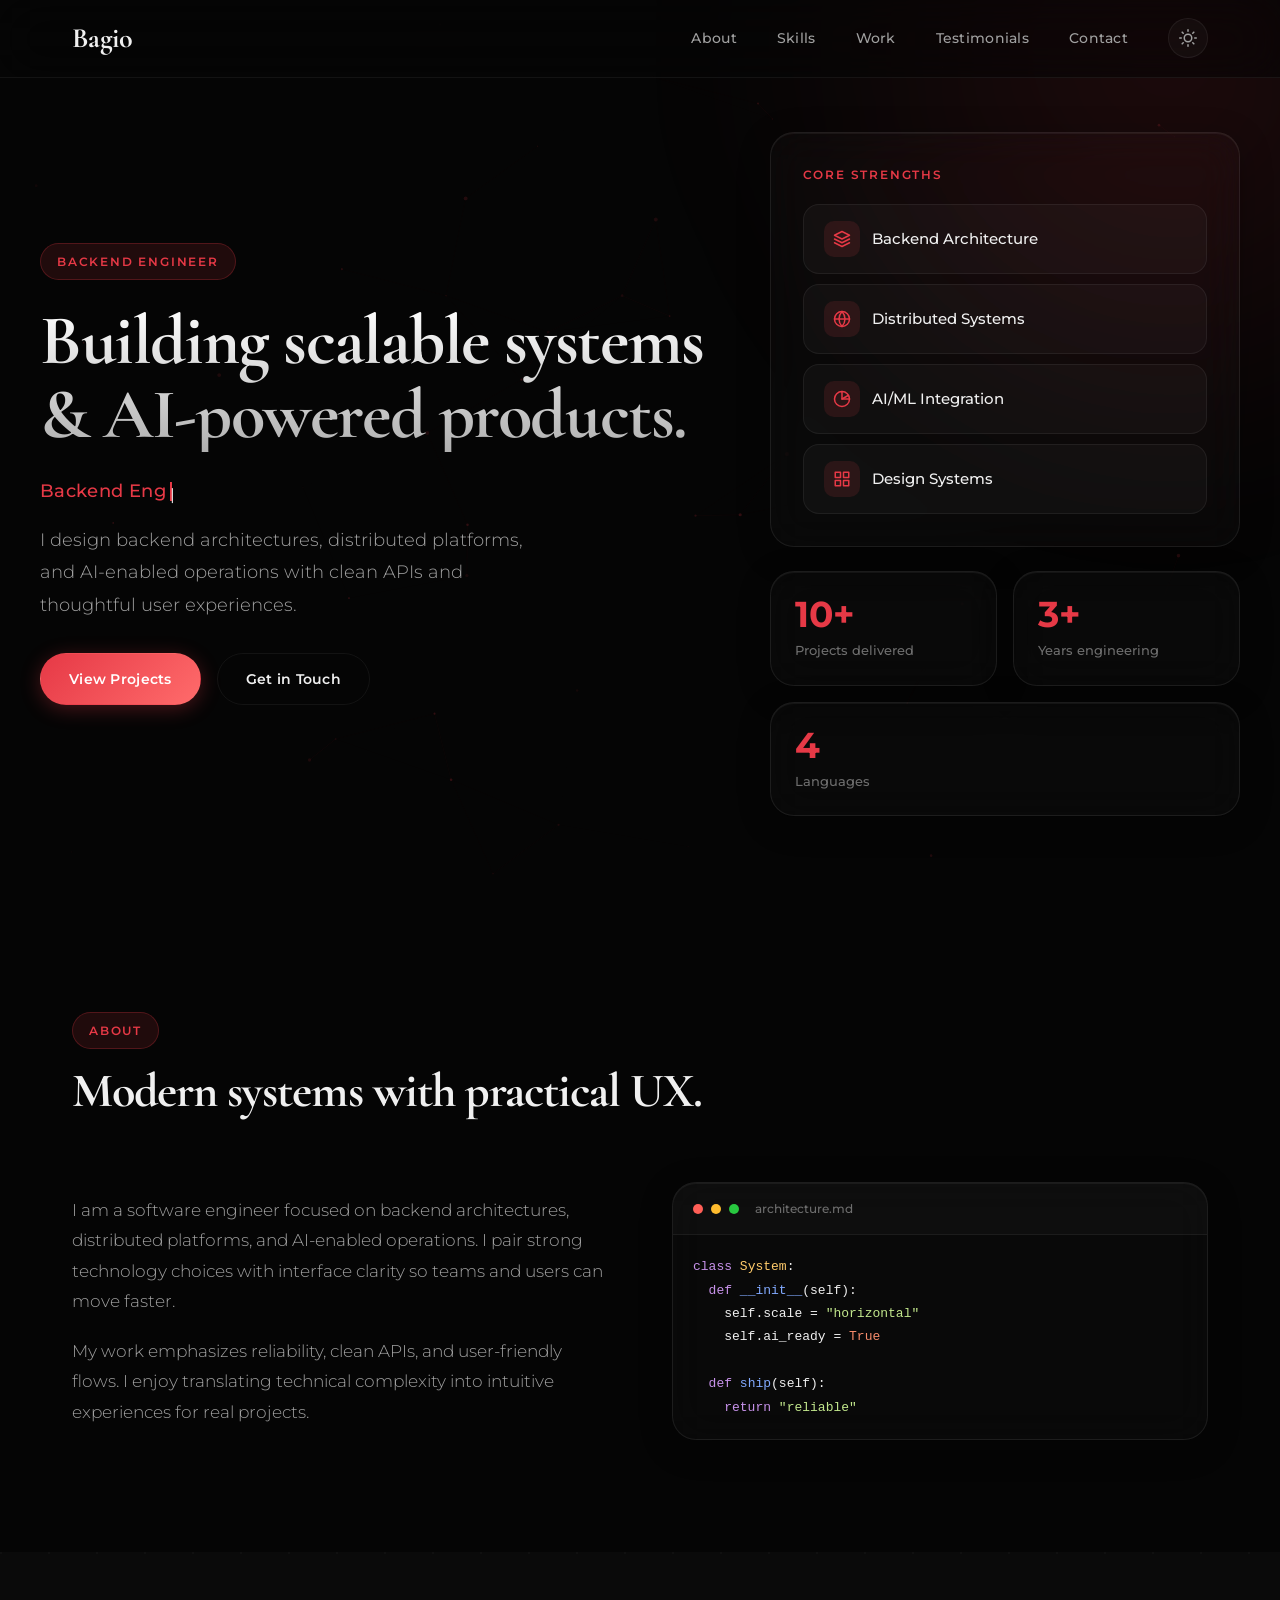
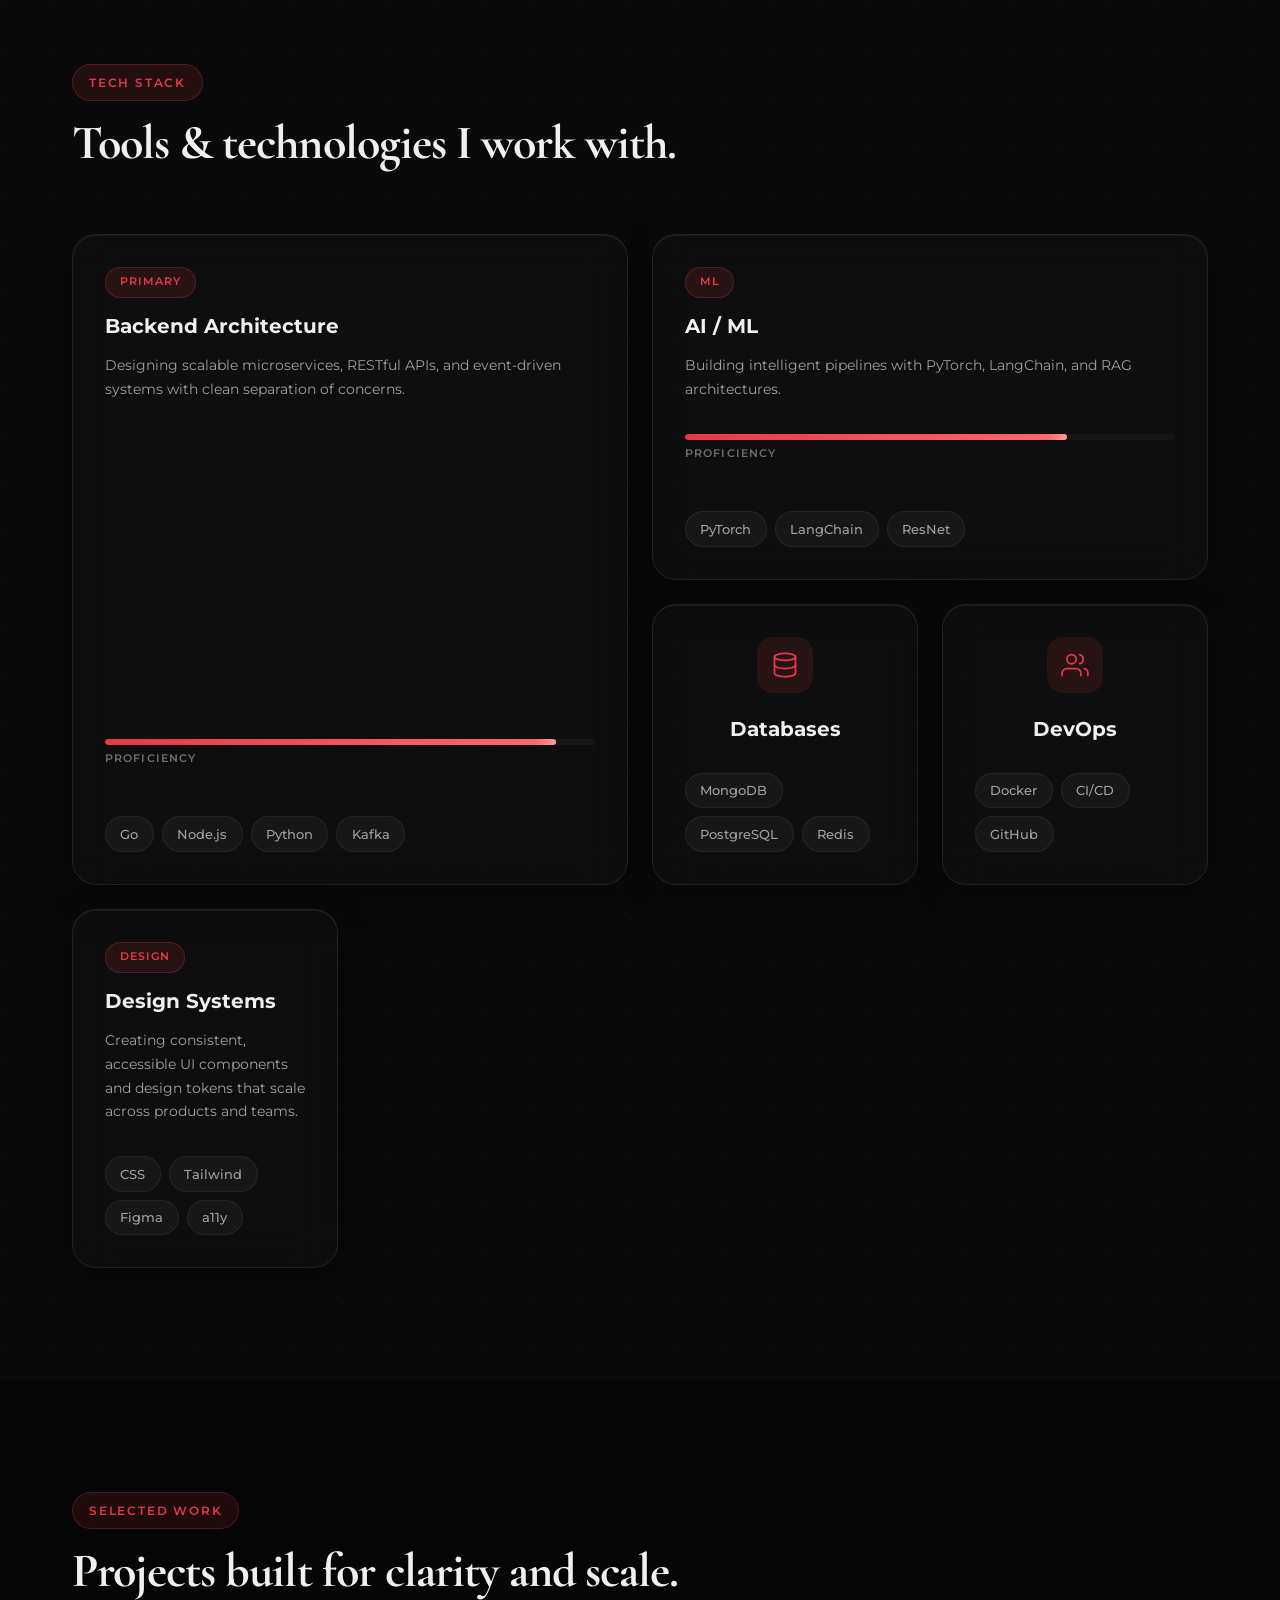
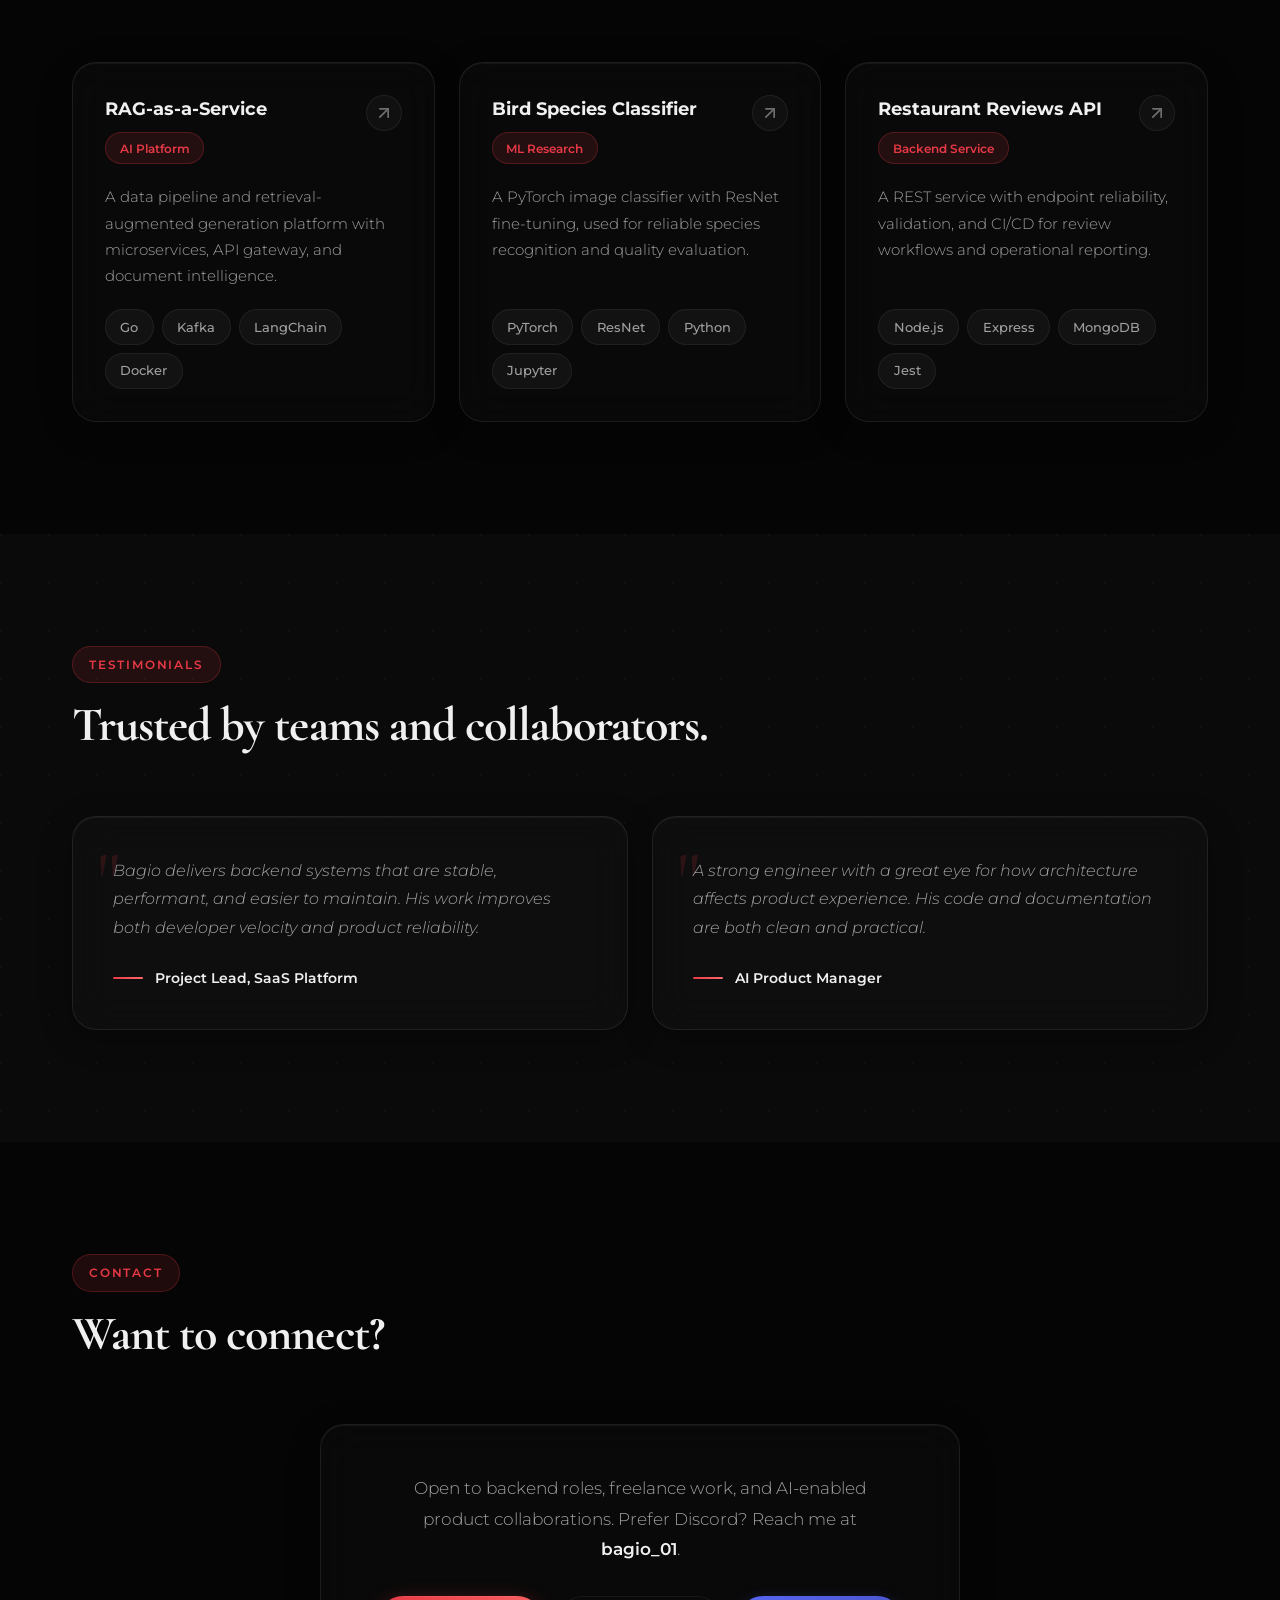
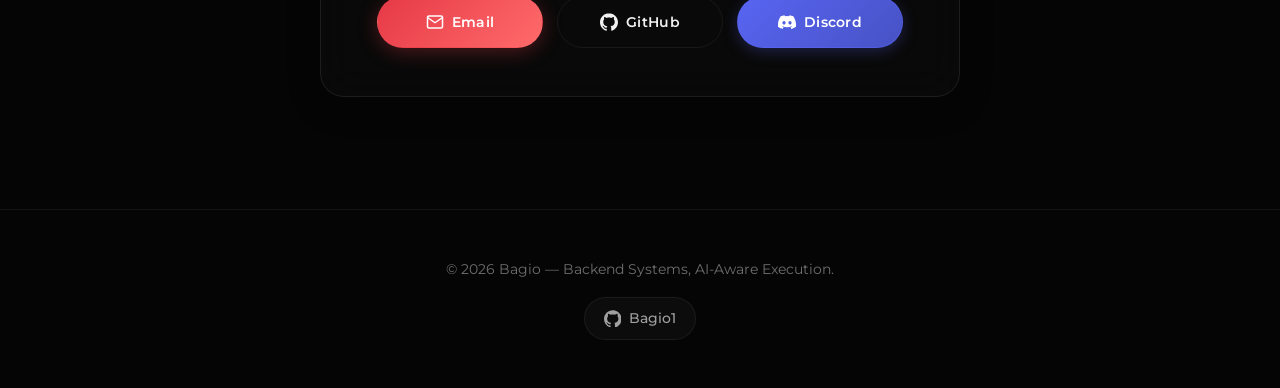
==== index.html @ f9c9dc46 "Use index as main portfolio page" ====
<!DOCTYPE html>
<html lang="en">
<head>
  <meta charset="UTF-8">
  <meta name="viewport" content="width=device-width, initial-scale=1.0">
  <title>Bagio — Backend Engineer & AI/ML Portfolio</title>
  <meta name="description" content="Portfolio of Bagio — Software Engineer specializing in backend architecture, distributed systems, and AI/ML integration.">
  <link rel="preconnect" href="https://fonts.googleapis.com">
  <link rel="preconnect" href="https://fonts.gstatic.com" crossorigin>
  <link href="https://fonts.googleapis.com/css2?family=Cormorant+Garamond:wght@500;600;700&family=Montserrat:wght@300;400;500;600;700&display=swap" rel="stylesheet">
  <link rel="stylesheet" href="styles.css">
</head>
<body>
  <a href="#main-content" class="skip-link">Skip to main content</a>
  <!-- Navigation -->
  <nav class="topbar" id="navbar" role="navigation" aria-label="Main navigation">
    <div class="nav-container">
      <a class="brand" href="#" aria-label="Bagio Home">Bagio</a>
      <button class="mobile-menu-toggle" id="mobileMenuToggle" aria-label="Toggle menu" aria-expanded="false" aria-controls="navLinks">
        <span></span>
        <span></span>
        <span></span>
      </button>
      <div class="nav-links" id="navLinks" role="menubar">
        <a href="#about" role="menuitem">About</a>
        <a href="#skills" role="menuitem">Skills</a>
        <a href="#work" role="menuitem">Work</a>
        <a href="#testimonials" role="menuitem">Testimonials</a>
        <a href="#contact" role="menuitem">Contact</a>
        <button class="theme-toggle" id="themeToggle" aria-label="Toggle dark mode" title="Toggle theme">
          <svg class="theme-icon-sun" width="18" height="18" viewBox="0 0 24 24" fill="none" stroke="currentColor" stroke-width="2" stroke-linecap="round" stroke-linejoin="round"><circle cx="12" cy="12" r="5"/><path d="M12 1v2M12 21v2M4.22 4.22l1.42 1.42M18.36 18.36l1.42 1.42M1 12h2M21 12h2M4.22 19.78l1.42-1.42M18.36 5.64l1.42-1.42"/></svg>
          <svg class="theme-icon-moon" width="18" height="18" viewBox="0 0 24 24" fill="none" stroke="currentColor" stroke-width="2" stroke-linecap="round" stroke-linejoin="round"><path d="M21 12.79A9 9 0 1 1 11.21 3 7 7 0 0 0 21 12.79z"/></svg>
        </button>
      </div>
    </div>
  </nav>

  <!-- Particle Canvas -->
  <canvas id="particleCanvas" class="particle-canvas" aria-hidden="true"></canvas>

  <!-- Hero Section -->
  <header class="hero" role="banner">
    <div class="hero-glow" aria-hidden="true"></div>
    <div class="hero-grid">
      <div class="hero-main fade-up">
        <span class="eyebrow">Backend Engineer</span>
        <h1>Building scalable systems &amp; AI-powered products.</h1>
        <div class="hero-typing">
          <span id="typingText" aria-label="Cycling roles"></span>
          <span class="typing-cursor" aria-hidden="true">|</span>
        </div>
        <p class="hero-text">I design backend architectures, distributed platforms, and AI-enabled operations with clean APIs and thoughtful user experiences.</p>
        <div class="hero-actions">
          <a href="#work" class="button button-primary">View Projects</a>
          <a href="#contact" class="button button-secondary">Get in Touch</a>
        </div>
      </div>

      <!-- Bento Glass Panel -->
      <div class="bento-panel fade-up stagger-1" role="complementary" aria-label="Core strengths">
        <div class="glass-card strengths-card">
          <span class="panel-label">Core Strengths</span>
          <ul class="strength-list">
            <li>
              <span class="strength-icon" aria-hidden="true">
                <svg width="18" height="18" viewBox="0 0 24 24" fill="none" stroke="currentColor" stroke-width="2" stroke-linecap="round" stroke-linejoin="round"><path d="M12 2L2 7l10 5 10-5-10-5z"/><path d="M2 17l10 5 10-5"/><path d="M2 12l10 5 10-5"/></svg>
              </span>
              <span>Backend Architecture</span>
            </li>
            <li>
              <span class="strength-icon" aria-hidden="true">
                <svg width="18" height="18" viewBox="0 0 24 24" fill="none" stroke="currentColor" stroke-width="2" stroke-linecap="round" stroke-linejoin="round"><circle cx="12" cy="12" r="10"/><line x1="2" y1="12" x2="22" y2="12"/><path d="M12 2a15.3 15.3 0 0 1 4 10 15.3 15.3 0 0 1-4 10 15.3 15.3 0 0 1-4-10 15.3 15.3 0 0 1 4-10z"/></svg>
              </span>
              <span>Distributed Systems</span>
            </li>
            <li>
              <span class="strength-icon" aria-hidden="true">
                <svg width="18" height="18" viewBox="0 0 24 24" fill="none" stroke="currentColor" stroke-width="2" stroke-linecap="round" stroke-linejoin="round"><path d="M12 2a10 10 0 1 0 10 10H12V2z"/><path d="M12 2a10 10 0 0 1 10 10"/><path d="M12 12l8.66-5"/></svg>
              </span>
              <span>AI/ML Integration</span>
            </li>
            <li>
              <span class="strength-icon" aria-hidden="true">
                <svg width="18" height="18" viewBox="0 0 24 24" fill="none" stroke="currentColor" stroke-width="2" stroke-linecap="round" stroke-linejoin="round"><rect x="3" y="3" width="7" height="7"/><rect x="14" y="3" width="7" height="7"/><rect x="14" y="14" width="7" height="7"/><rect x="3" y="14" width="7" height="7"/></svg>
              </span>
              <span>Design Systems</span>
            </li>
          </ul>
        </div>
      </div>

      <!-- Bento Stats Grid -->
      <div class="bento-stats">
        <div class="glass-card stat-glass fade-up stagger-2">
          <span class="stat-value" data-count="10" data-suffix="+" aria-label="10 plus projects delivered">0</span>
          <span class="stat-label">Projects delivered</span>
        </div>
        <div class="glass-card stat-glass fade-up stagger-3">
          <span class="stat-value" data-count="3" data-suffix="+" aria-label="3 plus years engineering">0</span>
          <span class="stat-label">Years engineering</span>
        </div>
        <div class="glass-card stat-glass wide fade-up stagger-1">
          <span class="stat-value" data-count="4" aria-label="4 languages">0</span>
          <span class="stat-label">Languages</span>
        </div>
      </div>
    </div>
  </header>

  <main id="main-content">
    <!-- About Section -->
    <section id="about" class="section" aria-labelledby="about-heading">
      <div class="container">
        <div class="section-header fade-up">
          <span class="eyebrow">About</span>
          <h2 id="about-heading">Modern systems with practical UX.</h2>
        </div>
        <div class="about-grid">
          <div class="about-text fade-up">
            <p>I am a software engineer focused on backend architectures, distributed platforms, and AI-enabled operations. I pair strong technology choices with interface clarity so teams and users can move faster.</p>
            <p>My work emphasizes reliability, clean APIs, and user-friendly flows. I enjoy translating technical complexity into intuitive experiences for real projects.</p>
          </div>
          <div class="about-visual fade-up stagger-1" aria-hidden="true">
            <div class="glass-card code-preview">
              <div class="code-header">
                <span class="code-dot red"></span>
                <span class="code-dot yellow"></span>
                <span class="code-dot green"></span>
                <span class="code-filename">architecture.md</span>
              </div>
              <pre class="code-body"><code><span class="code-kw">class</span> <span class="code-class">System</span>:
  <span class="code-kw">def</span> <span class="code-func">__init__</span>(self):
    self.scale = <span class="code-str">"horizontal"</span>
    self.ai_ready = <span class="code-bool">True</span>

  <span class="code-kw">def</span> <span class="code-func">ship</span>(self):
    <span class="code-kw">return</span> <span class="code-str">"reliable"</span></code></pre>
            </div>
          </div>
        </div>
      </div>
    </section>

    <!-- Skills Section (Bento Grid) -->
    <section id="skills" class="section section-alt" aria-labelledby="skills-heading">
      <div class="container">
        <div class="section-header fade-up">
          <span class="eyebrow">Tech Stack</span>
          <h2 id="skills-heading">Tools &amp; technologies I work with.</h2>
        </div>
        <div class="bento-grid skills-bento" role="list" aria-label="Skills and technologies">
          <!-- Large card -->
          <div class="bento-item bento-large glass-card fade-up stagger-1" role="listitem">
            <div class="bento-content">
              <span class="bento-tag">Primary</span>
              <h3>Backend Architecture</h3>
              <p>Designing scalable microservices, RESTful APIs, and event-driven systems with clean separation of concerns.</p>
              <div class="skill-bar" data-progress="92">
                <div class="skill-bar-track"><div class="skill-bar-fill"></div></div>
                <span class="skill-bar-label">Proficiency</span>
              </div>
              <div class="tech-row">
                <span class="tech-pill">Go</span>
                <span class="tech-pill">Node.js</span>
                <span class="tech-pill">Python</span>
                <span class="tech-pill">Kafka</span>
              </div>
            </div>
          </div>

          <!-- Medium card -->
          <div class="bento-item bento-medium glass-card fade-up stagger-2" role="listitem">
            <div class="bento-content">
              <span class="bento-tag">ML</span>
              <h3>AI / ML</h3>
              <p>Building intelligent pipelines with PyTorch, LangChain, and RAG architectures.</p>
              <div class="skill-bar" data-progress="78">
                <div class="skill-bar-track"><div class="skill-bar-fill"></div></div>
                <span class="skill-bar-label">Proficiency</span>
              </div>
              <div class="tech-row">
                <span class="tech-pill">PyTorch</span>
                <span class="tech-pill">LangChain</span>
                <span class="tech-pill">ResNet</span>
              </div>
            </div>
          </div>

          <!-- Small cards -->
          <div class="bento-item glass-card fade-up stagger-3" role="listitem">
            <div class="bento-content centered">
              <span class="bento-icon" aria-hidden="true">
                <svg width="28" height="28" viewBox="0 0 24 24" fill="none" stroke="currentColor" stroke-width="1.5" stroke-linecap="round" stroke-linejoin="round"><ellipse cx="12" cy="5" rx="9" ry="3"/><path d="M21 12c0 1.66-4 3-9 3s-9-1.34-9-3"/><path d="M3 5v14c0 1.66 4 3 9 3s9-1.34 9-3V5"/></svg>
              </span>
              <h3>Databases</h3>
              <div class="tech-row">
                <span class="tech-pill">MongoDB</span>
                <span class="tech-pill">PostgreSQL</span>
                <span class="tech-pill">Redis</span>
              </div>
            </div>
          </div>

          <div class="bento-item glass-card fade-up stagger-1" role="listitem">
            <div class="bento-content centered">
              <span class="bento-icon" aria-hidden="true">
                <svg width="28" height="28" viewBox="0 0 24 24" fill="none" stroke="currentColor" stroke-width="1.5" stroke-linecap="round" stroke-linejoin="round"><path d="M17 21v-2a4 4 0 0 0-4-4H5a4 4 0 0 0-4 4v2"/><circle cx="9" cy="7" r="4"/><path d="M23 21v-2a4 4 0 0 0-3-3.87"/><path d="M16 3.13a4 4 0 0 1 0 7.75"/></svg>
              </span>
              <h3>DevOps</h3>
              <div class="tech-row">
                <span class="tech-pill">Docker</span>
                <span class="tech-pill">CI/CD</span>
                <span class="tech-pill">GitHub</span>
              </div>
            </div>
          </div>

          <!-- Wide card -->
          <div class="bento-item bento-wide glass-card fade-up stagger-2" role="listitem">
            <div class="bento-content">
              <span class="bento-tag">Design</span>
              <h3>Design Systems</h3>
              <p>Creating consistent, accessible UI components and design tokens that scale across products and teams.</p>
              <div class="tech-row">
                <span class="tech-pill">CSS</span>
                <span class="tech-pill">Tailwind</span>
                <span class="tech-pill">Figma</span>
                <span class="tech-pill">a11y</span>
              </div>
            </div>
          </div>
        </div>
      </div>
    </section>

    <!-- Work Section -->
    <section id="work" class="section" aria-labelledby="work-heading">
      <div class="container">
        <div class="section-header fade-up">
          <span class="eyebrow">Selected Work</span>
          <h2 id="work-heading">Projects built for clarity and scale.</h2>
        </div>
        <div class="projects-grid" role="list" aria-label="Selected projects">
          <article class="project-card glass-card fade-up stagger-1" role="listitem" data-project="rag"
            data-project-title="RAG-as-a-Service"
            data-project-badge="AI Platform"
            data-project-desc="A comprehensive data pipeline and retrieval-augmented generation platform built with microservices architecture, featuring an API gateway, document intelligence pipeline, and vector search capabilities."
            data-project-tech="Go,Kafka,LangChain,Docker,Kubernetes,PostgreSQL"
            data-project-details="• Designed and implemented microservices architecture with service mesh
• Built real-time document ingestion pipeline processing 10K+ documents/day
• Integrated LangChain for LLM orchestration and prompt management
• Deployed on Kubernetes with auto-scaling and health monitoring">
            <div class="project-header">
              <div class="project-meta">
                <span class="project-title">RAG-as-a-Service</span>
                <span class="project-badge">AI Platform</span>
              </div>
              <span class="project-arrow" aria-hidden="true">
                <svg width="20" height="20" viewBox="0 0 24 24" fill="none" stroke="currentColor" stroke-width="2" stroke-linecap="round" stroke-linejoin="round"><path d="M7 17L17 7"/><path d="M7 7h10v10"/></svg>
              </span>
            </div>
            <p class="project-desc">A data pipeline and retrieval-augmented generation platform with microservices, API gateway, and document intelligence.</p>
            <div class="chip-row">
              <span class="chip">Go</span>
              <span class="chip">Kafka</span>
              <span class="chip">LangChain</span>
              <span class="chip">Docker</span>
            </div>
          </article>

          <article class="project-card glass-card fade-up stagger-2" role="listitem" data-project="bird"
            data-project-title="Bird Species Classifier"
            data-project-badge="ML Research"
            data-project-desc="A high-accuracy PyTorch image classification model using ResNet fine-tuning for reliable bird species recognition and automated quality evaluation."
            data-project-tech="PyTorch,ResNet,Python,Jupyter,NumPy,OpenCV"
            data-project-details="• Achieved 94.2% accuracy on 200+ bird species dataset
• Implemented transfer learning with ResNet-50 backbone
• Built custom data augmentation pipeline for robust training
• Deployed inference API with sub-100ms response time">
            <div class="project-header">
              <div class="project-meta">
                <span class="project-title">Bird Species Classifier</span>
                <span class="project-badge">ML Research</span>
              </div>
              <span class="project-arrow" aria-hidden="true">
                <svg width="20" height="20" viewBox="0 0 24 24" fill="none" stroke="currentColor" stroke-width="2" stroke-linecap="round" stroke-linejoin="round"><path d="M7 17L17 7"/><path d="M7 7h10v10"/></svg>
              </span>
            </div>
            <p class="project-desc">A PyTorch image classifier with ResNet fine-tuning, used for reliable species recognition and quality evaluation.</p>
            <div class="chip-row">
              <span class="chip">PyTorch</span>
              <span class="chip">ResNet</span>
              <span class="chip">Python</span>
              <span class="chip">Jupyter</span>
            </div>
          </article>

          <article class="project-card glass-card fade-up stagger-3" role="listitem" data-project="restaurant"
            data-project-title="Restaurant Reviews API"
            data-project-badge="Backend Service"
            data-project-desc="A production-ready REST API service with comprehensive endpoint reliability, input validation, automated testing, and CI/CD pipeline for review management workflows."
            data-project-tech="Node.js,Express,MongoDB,Jest,GitHub Actions,Docker"
            data-project-details="• Built RESTful API with 25+ endpoints and OpenAPI documentation
• Implemented JWT authentication and role-based access control
• Achieved 95%+ test coverage with Jest and Supertest
• Set up GitHub Actions CI/CD with auto-deployment to staging">
            <div class="project-header">
              <div class="project-meta">
                <span class="project-title">Restaurant Reviews API</span>
                <span class="project-badge">Backend Service</span>
              </div>
              <span class="project-arrow" aria-hidden="true">
                <svg width="20" height="20" viewBox="0 0 24 24" fill="none" stroke="currentColor" stroke-width="2" stroke-linecap="round" stroke-linejoin="round"><path d="M7 17L17 7"/><path d="M7 7h10v10"/></svg>
              </span>
            </div>
            <p class="project-desc">A REST service with endpoint reliability, validation, and CI/CD for review workflows and operational reporting.</p>
            <div class="chip-row">
              <span class="chip">Node.js</span>
              <span class="chip">Express</span>
              <span class="chip">MongoDB</span>
              <span class="chip">Jest</span>
            </div>
          </article>
        </div>
      </div>
    </section>

    <!-- Testimonials Section -->
    <section id="testimonials" class="section section-alt" aria-labelledby="testimonials-heading">
      <div class="container">
        <div class="section-header fade-up">
          <span class="eyebrow">Testimonials</span>
          <h2 id="testimonials-heading">Trusted by teams and collaborators.</h2>
        </div>
        <div class="testimonials-grid" role="list" aria-label="Testimonials">
          <blockquote class="testimonial-glass glass-card fade-up stagger-1" role="listitem">
            <div class="quote-mark" aria-hidden="true">"</div>
            <p>Bagio delivers backend systems that are stable, performant, and easier to maintain. His work improves both developer velocity and product reliability.</p>
            <footer>
              <span class="quote-line" aria-hidden="true"></span>
              <cite>Project Lead, SaaS Platform</cite>
            </footer>
          </blockquote>

          <blockquote class="testimonial-glass glass-card fade-up stagger-2" role="listitem">
            <div class="quote-mark" aria-hidden="true">"</div>
            <p>A strong engineer with a great eye for how architecture affects product experience. His code and documentation are both clean and practical.</p>
            <footer>
              <span class="quote-line" aria-hidden="true"></span>
              <cite>AI Product Manager</cite>
            </footer>
          </blockquote>
        </div>
      </div>
    </section>

    <!-- Contact Section -->
    <section id="contact" class="section" aria-labelledby="contact-heading">
      <div class="container">
        <div class="section-header fade-up">
          <span class="eyebrow">Contact</span>
          <h2 id="contact-heading">Want to connect?</h2>
        </div>
        <div class="contact-glass glass-card fade-up">
          <div class="contact-body">
            <p>Open to backend roles, freelance work, and AI-enabled product collaborations. Prefer Discord? Reach me at <strong>bagio_01</strong>.</p>
          </div>
          <div class="contact-actions">
            <a href="mailto:mohamedfouhamy4@gmail.com" class="button button-primary">
              <svg width="18" height="18" viewBox="0 0 24 24" fill="none" stroke="currentColor" stroke-width="2" stroke-linecap="round" stroke-linejoin="round" aria-hidden="true"><path d="M4 4h16c1.1 0 2 .9 2 2v12c0 1.1-.9 2-2 2H4c-1.1 0-2-.9-2-2V6c0-1.1.9-2 2-2z"/><polyline points="22,6 12,13 2,6"/></svg>
              Email
            </a>
            <a href="https://github.com/Bagio1" target="_blank" rel="noopener noreferrer" class="button button-secondary" aria-label="View GitHub profile">
              <svg width="18" height="18" viewBox="0 0 24 24" fill="currentColor" aria-hidden="true"><path d="M12 0.297c-6.627 0-12 5.373-12 12 0 5.303 3.438 9.8 8.205 11.387.6.113.82-.258.82-.577 0-.285-.01-1.04-.015-2.04-3.338.724-4.042-1.612-4.042-1.612-.546-1.387-1.333-1.757-1.333-1.757-1.09-.745.083-.73.083-.73 1.205.085 1.84 1.237 1.84 1.237 1.07 1.835 2.807 1.305 3.492.998.108-.776.418-1.305.76-1.605-2.665-.303-5.466-1.333-5.466-5.93 0-1.31.47-2.382 1.235-3.22-.125-.303-.535-1.523.115-3.176 0 0 1.005-.322 3.3 1.23.96-.267 1.98-.4 3-.405 1.02.005 2.04.138 3 .405 2.28-1.552 3.285-1.23 3.285-1.23.655 1.653.245 2.873.12 3.176.77.838 1.235 1.91 1.235 3.22 0 4.61-2.805 5.625-5.475 5.92.43.372.81 1.102.81 2.222 0 1.606-.015 2.896-.015 3.286 0 .32.21.695.825.577 4.765-1.587 8.2-6.085 8.2-11.387 0-6.627-5.373-12-12-12z"/></svg>
              GitHub
            </a>
            <a href="https://discord.com/users/bagio_01" target="_blank" rel="noopener noreferrer" class="button button-discord" aria-label="Discord username bagio_01">
              <svg width="18" height="18" viewBox="0 0 24 24" fill="currentColor" aria-hidden="true"><path d="M20.32 4.37A19.8 19.8 0 0 0 15.36 3c-.22.39-.47.91-.64 1.32a18.3 18.3 0 0 0-5.48 0A13.9 13.9 0 0 0 8.59 3a19.7 19.7 0 0 0-4.96 1.38C.49 9.08-.36 13.66.06 18.18A19.9 19.9 0 0 0 6.14 21.2c.49-.66.92-1.36 1.3-2.1-.72-.27-1.4-.61-2.05-1.01.17-.13.34-.26.5-.39a14.2 14.2 0 0 0 12.22 0l.5.39c-.65.4-1.33.74-2.05 1.01.38.74.81 1.44 1.3 2.1a19.9 19.9 0 0 0 6.08-3.02c.5-5.23-.86-9.77-3.62-13.81zM8.02 15.41c-1.18 0-2.14-1.08-2.14-2.41s.94-2.42 2.14-2.42c1.2 0 2.16 1.09 2.14 2.42 0 1.33-.94 2.41-2.14 2.41zm7.96 0c-1.18 0-2.14-1.08-2.14-2.41s.94-2.42 2.14-2.42c1.2 0 2.16 1.09 2.14 2.42 0 1.33-.94 2.41-2.14 2.41z"/></svg>
              Discord
            </a>
          </div>

        </div>
      </div>
    </section>
  </main>

  <!-- Project Modal -->
  <div class="modal-overlay" id="projectModal" role="dialog" aria-modal="true" aria-labelledby="modalTitle" hidden>
    <div class="modal-content glass-card">
      <button class="modal-close" id="modalClose" aria-label="Close modal">
        <svg width="20" height="20" viewBox="0 0 24 24" fill="none" stroke="currentColor" stroke-width="2" stroke-linecap="round" stroke-linejoin="round"><path d="M18 6L6 18"/><path d="M6 6l12 12"/></svg>
      </button>
      <span class="modal-badge" id="modalBadge"></span>
      <h3 id="modalTitle" class="modal-title"></h3>
      <p id="modalDesc" class="modal-desc"></p>
      <div class="modal-section">
        <h4>Key Details</h4>
        <pre id="modalDetails" class="modal-details"></pre>
      </div>
      <div class="modal-section">
        <h4>Tech Stack</h4>
        <div id="modalTech" class="chip-row"></div>
      </div>
    </div>
  </div>

  <!-- Footer -->
  <footer class="footer">
    <div class="container">
      <p>&copy; 2026 Bagio — Backend Systems, AI-Aware Execution.</p>
      <a href="https://github.com/Bagio1" target="_blank" rel="noopener noreferrer" class="footer-link" aria-label="GitHub">
        <svg viewBox="0 0 24 24" aria-hidden="true" class="footer-icon"><path fill="currentColor" d="M12 0.297c-6.627 0-12 5.373-12 12 0 5.303 3.438 9.8 8.205 11.387.6.113.82-.258.82-.577 0-.285-.01-1.04-.015-2.04-3.338.724-4.042-1.612-4.042-1.612-.546-1.387-1.333-1.757-1.333-1.757-1.09-.745.083-.73.083-.73 1.205.085 1.84 1.237 1.84 1.237 1.07 1.835 2.807 1.305 3.492.998.108-.776.418-1.305.76-1.605-2.665-.303-5.466-1.333-5.466-5.93 0-1.31.47-2.382 1.235-3.22-.125-.303-.535-1.523.115-3.176 0 0 1.005-.322 3.3 1.23.96-.267 1.98-.4 3-.405 1.02.005 2.04.138 3 .405 2.28-1.552 3.285-1.23 3.285-1.23.655 1.653.245 2.873.12 3.176.77.838 1.235 1.91 1.235 3.22 0 4.61-2.805 5.625-5.475 5.92.43.372.81 1.102.81 2.222 0 1.606-.015 2.896-.015 3.286 0 .32.21.695.825.577 4.765-1.587 8.2-6.085 8.2-11.387 0-6.627-5.373-12-12-12z"/></svg>
        <span>Bagio1</span>
      </a>
    </div>
  </footer>

  <!-- Scroll to top -->
  <button class="scroll-top" id="scrollTop" aria-label="Scroll to top" title="Scroll to top">
    <svg width="20" height="20" viewBox="0 0 24 24" fill="none" stroke="currentColor" stroke-width="2" stroke-linecap="round" stroke-linejoin="round"><polyline points="18 15 12 9 6 15"/></svg>
  </button>

  <script src="script.js"></script>
</body>
</html>
---- styles.css ----
@import url('https://fonts.googleapis.com/css2?family=Cormorant+Garamond:wght@500;600;700&family=Montserrat:wght@300;400;500;600;700&display=swap');

/* ─── Design Tokens ─── */
:root {
  color-scheme: dark;
  --color-bg: #050505;
  --color-bg-elevated: #0a0a0a;
  --color-surface: rgba(255, 255, 255, 0.03);
  --color-surface-hover: rgba(255, 255, 255, 0.06);
  --color-surface-active: rgba(255, 255, 255, 0.09);
  --color-border: rgba(255, 255, 255, 0.06);
  --color-border-hover: rgba(255, 255, 255, 0.12);
  --color-border-accent: rgba(230, 57, 70, 0.25);
  --color-text: #f0f0f0;
  --color-text-secondary: #a0a0a0;
  --color-text-muted: #6e6e6e;
  --color-accent: #e63946;
  --color-accent-light: #ff6b6b;
  --color-accent-soft: rgba(230, 57, 70, 0.12);
  --color-accent-glow: rgba(230, 57, 70, 0.3);
  --gradient-accent: linear-gradient(135deg, #e63946, #ff6b6b);
  --gradient-hero: radial-gradient(ellipse at 70% 30%, rgba(230, 57, 70, 0.12) 0%, transparent 60%);

  --glass-bg: rgba(255, 255, 255, 0.02);
  --glass-border: rgba(255, 255, 255, 0.08);
  --glass-border-hover: rgba(255, 255, 255, 0.15);
  --glass-shadow: 0 8px 32px rgba(0, 0, 0, 0.3), inset 0 1px 0 rgba(255, 255, 255, 0.05);
  --glass-shadow-hover: 0 16px 48px rgba(0, 0, 0, 0.4), inset 0 1px 0 rgba(255, 255, 255, 0.08);
  --glass-backdrop: blur(20px) saturate(1.4);

  --shadow-sm: 0 2px 8px rgba(0, 0, 0, 0.3);
  --shadow-md: 0 8px 30px rgba(0, 0, 0, 0.4);
  --shadow-lg: 0 25px 50px -12px rgba(0, 0, 0, 0.5);
  --shadow-glow: 0 0 40px var(--color-accent-glow);

  --radius-sm: 12px;
  --radius-md: 16px;
  --radius-lg: 24px;
  --radius-xl: 32px;
  --radius-full: 999px;

  --transition-fast: 150ms cubic-bezier(0.4, 0, 0.2, 1);
  --transition-base: 250ms cubic-bezier(0.4, 0, 0.2, 1);
  --transition-slow: 400ms cubic-bezier(0.16, 1, 0.3, 1);

  --font-sans: 'Montserrat', system-ui, -apple-system, sans-serif;
  --font-serif: 'Cormorant Garamond', Georgia, serif;
}

/* ─── Reset ─── */
*, *::before, *::after {
  box-sizing: border-box;
  margin: 0;
  padding: 0;
}

html {
  scroll-behavior: smooth;
}

@media (prefers-reduced-motion: reduce) {
  html { scroll-behavior: auto; }
  *, *::before, *::after {
    animation-duration: 0.01ms !important;
    animation-iteration-count: 1 !important;
    transition-duration: 0.01ms !important;
  }
}

body {
  font-family: var(--font-sans);
  background: var(--color-bg);
  color: var(--color-text);
  line-height: 1.6;
  -webkit-font-smoothing: antialiased;
  -moz-osx-font-smoothing: grayscale;
  overflow-x: hidden;
}

/* ─── Scrollbar ─── */
::-webkit-scrollbar { width: 8px; }
::-webkit-scrollbar-track { background: var(--color-bg); }
::-webkit-scrollbar-thumb { background: #2a2a2a; border-radius: var(--radius-full); }
::-webkit-scrollbar-thumb:hover { background: #3a3a3a; }

::selection {
  background: var(--color-accent-soft);
  color: var(--color-text);
}

/* ─── Utility ─── */
.container {
  width: 100%;
  max-width: 1200px;
  margin: 0 auto;
  padding: 0 2rem;
}

/* ─── Glass Card Base ─── */
.glass-card {
  background: var(--glass-bg);
  backdrop-filter: var(--glass-backdrop);
  -webkit-backdrop-filter: var(--glass-backdrop);
  border: 1px solid var(--glass-border);
  border-radius: var(--radius-lg);
  box-shadow: var(--glass-shadow);
  transition: all var(--transition-base);
}

.glass-card:hover {
  border-color: var(--glass-border-hover);
  box-shadow: var(--glass-shadow-hover);
}

/* ─── Navigation ─── */
.topbar {
  position: fixed;
  top: 0;
  left: 0;
  right: 0;
  z-index: 1000;
  padding: 0;
  background: rgba(5, 5, 5, 0.6);
  backdrop-filter: blur(24px) saturate(1.4);
  -webkit-backdrop-filter: blur(24px) saturate(1.4);
  border-bottom: 1px solid var(--color-border);
  transition: all var(--transition-base);
}

.topbar.scrolled {
  background: rgba(5, 5, 5, 0.88);
  border-bottom-color: var(--color-border-hover);
}

.nav-container {
  max-width: 1200px;
  margin: 0 auto;
  padding: 1rem 2rem;
  display: flex;
  align-items: center;
  justify-content: space-between;
}

.topbar.scrolled .nav-container {
  padding: 0.75rem 2rem;
}

.brand {
  font-family: var(--font-serif);
  font-size: 1.75rem;
  font-weight: 700;
  letter-spacing: -0.02em;
  color: var(--color-text);
  text-decoration: none;
  position: relative;
}

.brand::after {
  content: '';
  position: absolute;
  bottom: -2px;
  left: 0;
  width: 0;
  height: 2px;
  background: var(--gradient-accent);
  transition: width var(--transition-base);
}

.brand:hover::after { width: 100%; }

.nav-links {
  display: flex;
  align-items: center;
  gap: 2.5rem;
}

.nav-links a {
  font-size: 0.875rem;
  font-weight: 500;
  color: var(--color-text-secondary);
  letter-spacing: 0.02em;
  text-decoration: none;
  position: relative;
  padding: 0.5rem 0;
  transition: color var(--transition-fast);
}

.nav-links a::after {
  content: '';
  position: absolute;
  bottom: 0;
  left: 0;
  width: 0;
  height: 1.5px;
  background: var(--gradient-accent);
  transition: width var(--transition-fast);
}

.nav-links a:hover,
.nav-links a.active {
  color: var(--color-text);
}

.nav-links a:hover::after,
.nav-links a.active::after {
  width: 100%;
}

.mobile-menu-toggle {
  display: none;
  flex-direction: column;
  gap: 5px;
  background: none;
  border: none;
  cursor: pointer;
  padding: 8px;
  z-index: 1001;
  min-width: 44px;
  min-height: 44px;
}

.mobile-menu-toggle span {
  display: block;
  width: 24px;
  height: 2px;
  background: var(--color-text);
  border-radius: 2px;
  transition: all var(--transition-fast);
}

.mobile-menu-toggle.active span:nth-child(1) {
  transform: rotate(45deg) translate(5px, 5px);
}

.mobile-menu-toggle.active span:nth-child(2) {
  opacity: 0;
}

.mobile-menu-toggle.active span:nth-child(3) {
  transform: rotate(-45deg) translate(5px, -5px);
}

/* ─── Buttons ─── */
.button {
  display: inline-flex;
  align-items: center;
  justify-content: center;
  gap: 0.5rem;
  padding: 0.875rem 1.75rem;
  border-radius: var(--radius-full);
  font-size: 0.875rem;
  font-weight: 600;
  letter-spacing: 0.02em;
  cursor: pointer;
  border: 1px solid transparent;
  transition: all var(--transition-fast);
  text-decoration: none;
  min-height: 44px;
  min-width: 44px;
}

.button-primary {
  background: var(--gradient-accent);
  color: #fff;
  box-shadow: 0 4px 20px rgba(230, 57, 70, 0.3);
}

.button-primary:hover {
  transform: translateY(-2px);
  box-shadow: 0 8px 30px rgba(230, 57, 70, 0.4);
}

.button-primary:active {
  transform: translateY(0) scale(0.98);
}

.button-secondary {
  background: transparent;
  color: var(--color-text);
  border-color: var(--color-border);
}

.button-secondary:hover {
  background: var(--color-surface-hover);
  border-color: var(--color-border-hover);
  transform: translateY(-2px);
}

.button-secondary:active {
  transform: translateY(0) scale(0.98);
}

/* ─── Hero Section ─── */
.hero {
  position: relative;
  min-height: 100dvh;
  display: flex;
  align-items: center;
  padding: 7rem 2rem 4rem;
  overflow: hidden;
}

.hero-glow {
  position: absolute;
  top: -20%;
  right: -10%;
  width: 60vw;
  height: 60vw;
  max-width: 800px;
  max-height: 800px;
  background: var(--gradient-hero);
  pointer-events: none;
  z-index: 0;
  border-radius: 50%;
  filter: blur(80px);
}

.hero-grid {
  position: relative;
  z-index: 1;
  width: 100%;
  max-width: 1200px;
  margin: 0 auto;
  display: grid;
  grid-template-columns: 1.5fr 1fr;
  grid-template-rows: auto auto;
  gap: 1.5rem;
  grid-template-areas:
    "main panel"
    "main stats";
}

.hero-main {
  grid-area: main;
  display: flex;
  flex-direction: column;
  justify-content: center;
  padding-right: 2rem;
}

.eyebrow {
  display: inline-flex;
  align-items: center;
  gap: 0.5rem;
  padding: 0.5rem 1rem;
  border-radius: var(--radius-full);
  background: var(--color-accent-soft);
  color: var(--color-accent);
  font-size: 0.75rem;
  font-weight: 600;
  text-transform: uppercase;
  letter-spacing: 0.15em;
  margin-bottom: 1.5rem;
  border: 1px solid var(--color-border-accent);
  width: fit-content;
}

.hero-main h1 {
  font-family: var(--font-serif);
  font-size: clamp(2.5rem, 5.5vw, 4.5rem);
  font-weight: 700;
  line-height: 1.05;
  letter-spacing: -0.02em;
  margin-bottom: 1.5rem;
  background: linear-gradient(180deg, #fff 0%, #b0b0b0 100%);
  -webkit-background-clip: text;
  -webkit-text-fill-color: transparent;
  background-clip: text;
}

.hero-text {
  font-size: 1.125rem;
  color: var(--color-text-secondary);
  max-width: 520px;
  line-height: 1.8;
  margin-bottom: 2rem;
  font-weight: 300;
}

.hero-actions {
  display: flex;
  gap: 1rem;
  flex-wrap: wrap;
}

/* Bento Panel */
.bento-panel {
  grid-area: panel;
}

.strengths-card {
  padding: 2rem;
  height: 100%;
}

.panel-label {
  display: block;
  font-size: 0.75rem;
  font-weight: 600;
  text-transform: uppercase;
  letter-spacing: 0.15em;
  color: var(--color-accent);
  margin-bottom: 1.25rem;
}

.strength-list {
  list-style: none;
  display: grid;
  gap: 0.625rem;
}

.strength-list li {
  padding: 1rem 1.25rem;
  border-radius: var(--radius-md);
  background: var(--color-surface);
  border: 1px solid var(--color-border);
  font-size: 0.9375rem;
  font-weight: 500;
  color: var(--color-text);
  display: flex;
  align-items: center;
  gap: 0.75rem;
  transition: all var(--transition-fast);
  cursor: default;
}

.strength-list li:hover {
  border-color: var(--color-border-accent);
  background: var(--color-surface-hover);
  transform: translateX(4px);
}

.strength-icon {
  display: flex;
  align-items: center;
  justify-content: center;
  width: 36px;
  height: 36px;
  border-radius: 10px;
  background: var(--color-accent-soft);
  color: var(--color-accent);
  flex-shrink: 0;
}

/* Bento Stats */
.bento-stats {
  grid-area: stats;
  display: grid;
  grid-template-columns: 1fr 1fr;
  gap: 1rem;
}

.stat-glass {
  padding: 1.5rem;
  display: flex;
  flex-direction: column;
  justify-content: center;
}

.stat-glass.wide {
  grid-column: span 2;
}

.stat-value {
  font-size: 2.25rem;
  font-weight: 700;
  color: var(--color-accent);
  line-height: 1;
  font-family: var(--font-sans);
}

.stat-label {
  display: block;
  margin-top: 0.5rem;
  font-size: 0.8125rem;
  color: var(--color-text-muted);
  font-weight: 500;
}

/* ─── Sections ─── */
.section {
  padding: 7rem 0;
}

.section-alt {
  background: var(--color-bg-elevated);
  position: relative;
}

.section-alt::before {
  content: '';
  position: absolute;
  inset: 0;
  background-image: radial-gradient(circle at 1px 1px, rgba(255,255,255,0.025) 1px, transparent 0);
  background-size: 48px 48px;
  pointer-events: none;
}

.section-header {
  max-width: 640px;
  margin-bottom: 4rem;
}

.section-header .eyebrow {
  margin-bottom: 1rem;
}

.section-header h2 {
  font-family: var(--font-serif);
  font-size: clamp(2rem, 4vw, 3rem);
  font-weight: 700;
  line-height: 1.1;
  letter-spacing: -0.02em;
}

/* ─── About Section ─── */
.about-grid {
  display: grid;
  grid-template-columns: 1fr 1fr;
  gap: 4rem;
  align-items: center;
}

.about-text p {
  color: var(--color-text-secondary);
  font-size: 1.05rem;
  line-height: 1.8;
  margin-bottom: 1.25rem;
  font-weight: 300;
}

.about-text p:last-child {
  margin-bottom: 0;
}

.code-preview {
  padding: 0;
  overflow: hidden;
}

.code-header {
  display: flex;
  align-items: center;
  gap: 0.5rem;
  padding: 1rem 1.25rem;
  background: rgba(255, 255, 255, 0.02);
  border-bottom: 1px solid var(--color-border);
}

.code-dot {
  width: 10px;
  height: 10px;
  border-radius: 50%;
}

.code-dot.red { background: #ff5f57; }
.code-dot.yellow { background: #febc2e; }
.code-dot.green { background: #28c840; }

.code-filename {
  margin-left: 0.5rem;
  font-size: 0.75rem;
  color: var(--color-text-muted);
  font-weight: 500;
}

.code-body {
  padding: 1.25rem;
  font-family: 'SF Mono', 'Fira Code', monospace;
  font-size: 0.8125rem;
  line-height: 1.8;
  overflow-x: auto;
}

.code-kw { color: #c792ea; }
.code-class { color: #ffcb6b; }
.code-func { color: #82aaff; }
.code-str { color: #c3e88d; }
.code-bool { color: #f78c6c; }

/* ─── Bento Grid (Skills) ─── */
.bento-grid {
  display: grid;
  gap: 1.5rem;
}

.skills-bento {
  grid-template-columns: repeat(4, 1fr);
  grid-template-rows: auto auto;
  grid-template-areas:
    "large large medium medium"
    "large large small1 small2";
}

.bento-item {
  padding: 2rem;
  display: flex;
  flex-direction: column;
}

.bento-item:hover {
  border-color: var(--color-border-accent);
  transform: translateY(-4px);
  box-shadow: var(--glass-shadow-hover), var(--shadow-glow);
}

.bento-large {
  grid-area: large;
  justify-content: space-between;
}

.bento-medium {
  grid-area: medium;
  justify-content: space-between;
}

.bento-item:nth-child(3) { grid-area: small1; }
.bento-item:nth-child(4) { grid-area: small2; }

.bento-content {
  display: flex;
  flex-direction: column;
  gap: 1rem;
  height: 100%;
}

.bento-content.centered {
  align-items: center;
  text-align: center;
}

.bento-tag {
  display: inline-flex;
  padding: 0.35rem 0.85rem;
  border-radius: var(--radius-full);
  background: var(--color-accent-soft);
  color: var(--color-accent);
  font-size: 0.7rem;
  font-weight: 600;
  text-transform: uppercase;
  letter-spacing: 0.1em;
  border: 1px solid var(--color-border-accent);
  width: fit-content;
}

.bento-content h3 {
  font-size: 1.25rem;
  font-weight: 700;
  color: var(--color-text);
  line-height: 1.2;
}

.bento-content p {
  color: var(--color-text-secondary);
  font-size: 0.875rem;
  line-height: 1.7;
  flex-grow: 1;
}

.bento-icon {
  display: flex;
  align-items: center;
  justify-content: center;
  width: 56px;
  height: 56px;
  border-radius: var(--radius-md);
  background: var(--color-accent-soft);
  color: var(--color-accent);
  margin-bottom: 0.5rem;
}

.tech-row {
  display: flex;
  flex-wrap: wrap;
  gap: 0.5rem;
  margin-top: auto;
  padding-top: 1rem;
}

.tech-pill {
  padding: 0.4rem 0.9rem;
  border-radius: var(--radius-full);
  background: rgba(255, 255, 255, 0.04);
  color: var(--color-text-secondary);
  font-size: 0.8125rem;
  font-weight: 500;
  border: 1px solid var(--color-border);
  transition: all var(--transition-fast);
}

.tech-pill:hover {
  border-color: var(--color-border-accent);
  color: var(--color-text);
  background: var(--color-accent-soft);
}

/* ─── Projects Grid ─── */
.projects-grid {
  display: grid;
  grid-template-columns: repeat(3, 1fr);
  gap: 1.5rem;
}

.project-card {
  padding: 2rem;
  display: flex;
  flex-direction: column;
  gap: 1.25rem;
  cursor: default;
  position: relative;
  overflow: hidden;
}

.project-card::before {
  content: '';
  position: absolute;
  top: 0;
  left: 0;
  right: 0;
  height: 2px;
  background: var(--gradient-accent);
  transform: scaleX(0);
  transform-origin: left;
  transition: transform var(--transition-base);
}

.project-card:hover {
  transform: translateY(-6px);
  border-color: var(--color-border-accent);
  box-shadow: var(--glass-shadow-hover), var(--shadow-glow);
}

.project-card:hover::before {
  transform: scaleX(1);
}

.project-header {
  display: flex;
  justify-content: space-between;
  align-items: flex-start;
  gap: 1rem;
}

.project-meta {
  display: flex;
  flex-direction: column;
  gap: 0.5rem;
}

.project-title {
  font-size: 1.125rem;
  font-weight: 700;
  color: var(--color-text);
}

.project-badge {
  padding: 0.35rem 0.85rem;
  border-radius: var(--radius-full);
  background: var(--color-accent-soft);
  color: var(--color-accent);
  font-size: 0.75rem;
  font-weight: 600;
  white-space: nowrap;
  border: 1px solid var(--color-border-accent);
  width: fit-content;
}

.project-arrow {
  display: flex;
  align-items: center;
  justify-content: center;
  width: 36px;
  height: 36px;
  border-radius: 50%;
  background: var(--color-surface);
  border: 1px solid var(--color-border);
  color: var(--color-text-muted);
  transition: all var(--transition-fast);
  flex-shrink: 0;
}

.project-card:hover .project-arrow {
  background: var(--color-accent);
  border-color: var(--color-accent);
  color: #fff;
  transform: rotate(-45deg);
}

.project-desc {
  color: var(--color-text-secondary);
  font-size: 0.9375rem;
  line-height: 1.75;
  flex-grow: 1;
  font-weight: 300;
}

.chip-row {
  display: flex;
  flex-wrap: wrap;
  gap: 0.5rem;
}

.chip {
  padding: 0.4rem 0.9rem;
  border-radius: var(--radius-full);
  background: rgba(255, 255, 255, 0.04);
  color: var(--color-text-secondary);
  font-size: 0.8125rem;
  font-weight: 500;
  border: 1px solid var(--color-border);
  transition: all var(--transition-fast);
}

.chip:hover {
  border-color: var(--color-border-accent);
  color: var(--color-text);
  background: var(--color-accent-soft);
}

/* ─── Testimonials ─── */
.testimonials-grid {
  display: grid;
  grid-template-columns: repeat(2, 1fr);
  gap: 1.5rem;
}

.testimonial-glass {
  padding: 2.5rem;
  position: relative;
  transition: all var(--transition-fast);
}

.testimonial-glass:hover {
  transform: translateY(-4px);
  border-color: var(--color-border-accent);
  box-shadow: var(--glass-shadow-hover);
}

.quote-mark {
  position: absolute;
  top: 1.5rem;
  left: 1.5rem;
  font-family: var(--font-serif);
  font-size: 5rem;
  line-height: 1;
  color: var(--color-accent);
  opacity: 0.15;
  pointer-events: none;
  user-select: none;
}

.testimonial-glass p {
  color: var(--color-text-secondary);
  font-size: 1rem;
  line-height: 1.8;
  margin-bottom: 1.5rem;
  font-style: italic;
  position: relative;
  z-index: 1;
  font-weight: 300;
}

.testimonial-glass footer {
  display: flex;
  align-items: center;
  gap: 0.75rem;
}

.quote-line {
  display: block;
  width: 30px;
  height: 2px;
  background: var(--gradient-accent);
  border-radius: 2px;
  flex-shrink: 0;
}

.testimonial-glass cite {
  color: var(--color-text);
  font-size: 0.875rem;
  font-weight: 600;
  font-style: normal;
}

/* ─── Contact ─── */
.contact-glass {
  display: flex;
  flex-direction: column;
  align-items: center;
  text-align: center;
  gap: 2rem;
  padding: 3rem 3.5rem;
  max-width: 640px;
  margin: 0 auto;
}

.contact-body p {
  color: var(--color-text-secondary);
  font-size: 1.05rem;
  line-height: 1.8;
  font-weight: 300;
  max-width: 460px;
}

.contact-body strong {
  color: var(--color-text);
  font-weight: 600;
}

.contact-actions {
  display: grid;
  grid-template-columns: repeat(3, 1fr);
  gap: 0.875rem;
  width: 100%;
}

.button-discord {
  background: linear-gradient(135deg, #5865F2, #4752C4);
  color: #fff;
  border: 1px solid rgba(88, 101, 242, 0.4);
  box-shadow: 0 4px 15px rgba(88, 101, 242, 0.25);
}

.button-discord:hover {
  background: linear-gradient(135deg, #6A7AF3, #5865F2);
  transform: translateY(-2px);
  box-shadow: 0 8px 25px rgba(88, 101, 242, 0.35);
}

.button-discord:active {
  transform: translateY(0) scale(0.98);
}

/* ─── Footer ─── */
.footer {
  padding: 3rem 0;
  text-align: center;
  border-top: 1px solid var(--color-border);
}

.footer .container {
  display: flex;
  flex-direction: column;
  align-items: center;
  gap: 1rem;
}

.footer p {
  color: var(--color-text-muted);
  font-size: 0.875rem;
}

.footer-link {
  display: inline-flex;
  align-items: center;
  gap: 0.5rem;
  color: var(--color-text-secondary);
  text-decoration: none;
  padding: 0.6rem 1.2rem;
  border-radius: var(--radius-full);
  border: 1px solid var(--color-border);
  background: var(--color-surface);
  transition: all var(--transition-fast);
  font-size: 0.875rem;
  font-weight: 500;
}

.footer-link:hover {
  border-color: var(--color-accent);
  color: var(--color-accent);
  transform: translateY(-2px);
}

.footer-icon {
  width: 1.1rem;
  height: 1.1rem;
}

/* ─── Animations ─── */
.fade-up {
  opacity: 0;
  transform: translateY(30px);
  transition: opacity 0.7s cubic-bezier(0.16, 1, 0.3, 1), transform 0.7s cubic-bezier(0.16, 1, 0.3, 1);
}

.fade-up.visible {
  opacity: 1;
  transform: translateY(0);
}

.stagger-1 { transition-delay: 0.08s; }
.stagger-2 { transition-delay: 0.16s; }
.stagger-3 { transition-delay: 0.24s; }

@media (prefers-reduced-motion: reduce) {
  .fade-up {
    opacity: 1;
    transform: none;
  }
}

/* ─── Theme Toggle ─── */
.theme-toggle {
  display: flex;
  align-items: center;
  justify-content: center;
  width: 40px;
  height: 40px;
  border-radius: 50%;
  background: var(--color-surface);
  border: 1px solid var(--color-border);
  color: var(--color-text-secondary);
  cursor: pointer;
  transition: all var(--transition-fast);
  position: relative;
  overflow: hidden;
}

.theme-toggle:hover {
  background: var(--color-surface-hover);
  border-color: var(--color-border-hover);
  color: var(--color-text);
}

.theme-toggle .theme-icon-sun,
.theme-toggle .theme-icon-moon {
  position: absolute;
  transition: transform var(--transition-fast), opacity var(--transition-fast);
}

.theme-toggle .theme-icon-moon {
  transform: translateY(24px);
  opacity: 0;
}

.theme-toggle .theme-icon-sun {
  transform: translateY(0);
  opacity: 1;
}

[data-theme="light"] .theme-toggle .theme-icon-sun {
  transform: translateY(-24px);
  opacity: 0;
}

[data-theme="light"] .theme-toggle .theme-icon-moon {
  transform: translateY(0);
  opacity: 1;
}

/* ─── Light Theme Variables ─── */
[data-theme="light"] {
  color-scheme: light;
  --color-bg: #f8f9fb;
  --color-bg-elevated: #ffffff;
  --color-surface: rgba(0, 0, 0, 0.02);
  --color-surface-hover: rgba(0, 0, 0, 0.05);
  --color-surface-active: rgba(0, 0, 0, 0.08);
  --color-border: rgba(0, 0, 0, 0.08);
  --color-border-hover: rgba(0, 0, 0, 0.15);
  --color-text: #1a1a2e;
  --color-text-secondary: #55566b;
  --color-text-muted: #8a8b9e;

  --glass-bg: rgba(255, 255, 255, 0.6);
  --glass-border: rgba(0, 0, 0, 0.06);
  --glass-border-hover: rgba(0, 0, 0, 0.12);
  --glass-shadow: 0 4px 24px rgba(0, 0, 0, 0.08), inset 0 1px 0 rgba(255,255,255,0.8);
  --glass-shadow-hover: 0 12px 40px rgba(0, 0, 0, 0.12), inset 0 1px 0 rgba(255,255,255,0.9);
}

[data-theme="light"] .topbar {
  background: rgba(248, 249, 251, 0.72);
}

[data-theme="light"] .topbar.scrolled {
  background: rgba(248, 249, 251, 0.94);
}

[data-theme="light"] .hero-main h1 {
  background: linear-gradient(180deg, #1a1a2e 0%, #55566b 100%);
  -webkit-background-clip: text;
  background-clip: text;
}

[data-theme="light"] .hero-glow {
  background: radial-gradient(ellipse at 70% 30%, rgba(230, 57, 70, 0.06) 0%, transparent 60%);
}

[data-theme="light"] .section-alt::before {
  background-image: radial-gradient(circle at 1px 1px, rgba(0,0,0,0.015) 1px, transparent 0);
}

[data-theme="light"] .code-header {
  background: rgba(0, 0, 0, 0.02);
}

[data-theme="light"] .code-kw { color: #7c3aed; }
[data-theme="light"] .code-class { color: #d97706; }
[data-theme="light"] .code-func { color: #2563eb; }
[data-theme="light"] .code-str { color: #059669; }
[data-theme="light"] .code-bool { color: #dc2626; }

[data-theme="light"] .mobile-menu-toggle span {
  background: var(--color-text);
}

[data-theme="light"] .nav-links {
  background: rgba(248, 249, 251, 0.98);
}

/* ─── Typing Effect ─── */
.hero-typing {
  display: flex;
  align-items: center;
  gap: 0.25rem;
  margin-bottom: 1rem;
  min-height: 2rem;
}

#typingText {
  font-family: var(--font-sans);
  font-size: 1.125rem;
  font-weight: 500;
  color: var(--color-accent);
  letter-spacing: 0.02em;
}

.typing-cursor {
  display: inline-block;
  width: 2px;
  height: 1.2em;
  background: var(--color-accent);
  animation: cursorBlink 1s step-end infinite;
  vertical-align: text-bottom;
}

@keyframes cursorBlink {
  0%, 100% { opacity: 1; }
  50% { opacity: 0; }
}

/* ─── Skill Bars ─── */
.skill-bar {
  margin: 1rem 0;
}

.skill-bar-track {
  width: 100%;
  height: 6px;
  background: var(--color-surface);
  border-radius: var(--radius-full);
  overflow: hidden;
  position: relative;
}

.skill-bar-fill {
  height: 100%;
  width: 0;
  background: var(--gradient-accent);
  border-radius: var(--radius-full);
  transition: width 1.2s cubic-bezier(0.16, 1, 0.3, 1);
  position: relative;
}

.skill-bar-fill.animated {
  width: var(--progress, 0%);
}

.skill-bar-fill::after {
  content: '';
  position: absolute;
  top: 0;
  right: 0;
  bottom: 0;
  width: 20px;
  background: linear-gradient(90deg, transparent, rgba(255,255,255,0.3));
  border-radius: 0 var(--radius-full) var(--radius-full) 0;
}

.skill-bar-label {
  font-size: 0.7rem;
  font-weight: 600;
  text-transform: uppercase;
  letter-spacing: 0.1em;
  color: var(--color-text-muted);
  margin-top: 0.35rem;
  display: block;
}

/* ─── Particle Canvas ─── */
.particle-canvas {
  position: fixed;
  top: 0;
  left: 0;
  width: 100%;
  height: 100%;
  pointer-events: none;
  z-index: 0;
  opacity: 0.5;
}

.hero .particle-canvas {
  position: absolute;
}

/* ─── Modal ─── */
.modal-overlay {
  position: fixed;
  inset: 0;
  z-index: 2000;
  display: flex;
  align-items: center;
  justify-content: center;
  padding: 2rem;
  background: rgba(0, 0, 0, 0.6);
  backdrop-filter: blur(8px);
  -webkit-backdrop-filter: blur(8px);
  opacity: 0;
  visibility: hidden;
  transition: opacity var(--transition-base), visibility var(--transition-base);
}

.modal-overlay.active {
  opacity: 1;
  visibility: visible;
}

.modal-content {
  position: relative;
  width: 100%;
  max-width: 640px;
  max-height: 85vh;
  overflow-y: auto;
  padding: 2.5rem;
  transform: translateY(20px) scale(0.96);
  transition: transform var(--transition-base);
}

.modal-overlay.active .modal-content {
  transform: translateY(0) scale(1);
}

.modal-close {
  position: absolute;
  top: 1.25rem;
  right: 1.25rem;
  width: 36px;
  height: 36px;
  border-radius: 50%;
  background: var(--color-surface);
  border: 1px solid var(--color-border);
  color: var(--color-text-secondary);
  cursor: pointer;
  display: flex;
  align-items: center;
  justify-content: center;
  transition: all var(--transition-fast);
}

.modal-close:hover {
  background: var(--color-accent);
  border-color: var(--color-accent);
  color: #fff;
  transform: rotate(90deg);
}

.modal-badge {
  display: inline-flex;
  padding: 0.4rem 1rem;
  border-radius: var(--radius-full);
  background: var(--color-accent-soft);
  color: var(--color-accent);
  font-size: 0.75rem;
  font-weight: 600;
  margin-bottom: 1rem;
  border: 1px solid var(--color-border-accent);
}

.modal-title {
  font-family: var(--font-serif);
  font-size: 1.75rem;
  font-weight: 700;
  margin-bottom: 1rem;
  line-height: 1.2;
  letter-spacing: -0.02em;
}

.modal-desc {
  color: var(--color-text-secondary);
  font-size: 1rem;
  line-height: 1.8;
  margin-bottom: 1.5rem;
  font-weight: 300;
}

.modal-section {
  margin-bottom: 1.5rem;
}

.modal-section h4 {
  font-size: 0.8rem;
  font-weight: 600;
  text-transform: uppercase;
  letter-spacing: 0.12em;
  color: var(--color-text-muted);
  margin-bottom: 0.75rem;
}

.modal-details {
  padding: 1.25rem;
  background: var(--color-surface);
  border-radius: var(--radius-md);
  border: 1px solid var(--color-border);
  font-family: 'SF Mono', 'Fira Code', monospace;
  font-size: 0.8125rem;
  line-height: 2;
  color: var(--color-text-secondary);
  white-space: pre-wrap;
  overflow-x: auto;
}

.modal-overlay[hidden] {
  display: none;
}

/* ─── Responsive for new features ─── */
@media (max-width: 768px) {
  .theme-toggle {
    width: 36px;
    height: 36px;
  }

  .modal-content {
    padding: 1.75rem;
    max-height: 90vh;
  }

  .modal-title {
    font-size: 1.5rem;
  }

  .typing-cursor {
    height: 1em;
  }
}

@media (max-width: 480px) {
  .hero-typing {
    min-height: 1.75rem;
  }

  #typingText {
    font-size: 0.95rem;
  }

  .modal-overlay {
    padding: 1rem;
  }

  .modal-content {
    padding: 1.5rem;
  }
}

/* ─── Scroll to top ─── */
.scroll-top {
  position: fixed;
  bottom: 2rem;
  right: 2rem;
  width: 48px;
  height: 48px;
  border-radius: 50%;
  background: var(--glass-bg);
  backdrop-filter: var(--glass-backdrop);
  -webkit-backdrop-filter: var(--glass-backdrop);
  border: 1px solid var(--glass-border);
  color: var(--color-text);
  cursor: pointer;
  display: grid;
  place-items: center;
  opacity: 0;
  visibility: hidden;
  transform: translateY(20px);
  transition: all var(--transition-fast);
  z-index: 999;
  box-shadow: var(--glass-shadow);
  min-width: 44px;
  min-height: 44px;
}

.scroll-top.visible {
  opacity: 1;
  visibility: visible;
  transform: translateY(0);
}

.scroll-top:hover {
  background: var(--color-accent);
  border-color: var(--color-accent);
  color: #fff;
  transform: translateY(-3px);
  box-shadow: 0 8px 25px rgba(230, 57, 70, 0.4);
}

.scroll-top:active {
  transform: translateY(0) scale(0.95);
}

/* ─── Focus States ─── */
:focus-visible {
  outline: 2px solid var(--color-accent);
  outline-offset: 3px;
  border-radius: 4px;
}

/* ─── Skip Link ─── */
.skip-link {
  position: absolute;
  top: -100%;
  left: 50%;
  transform: translateX(-50%);
  background: var(--color-accent);
  color: #fff;
  padding: 0.75rem 1.5rem;
  border-radius: var(--radius-md);
  font-weight: 600;
  z-index: 9999;
  transition: top var(--transition-fast);
}

.skip-link:focus {
  top: 1rem;
}

/* ─── Responsive ─── */
@media (max-width: 1024px) {
  .hero-grid {
    grid-template-columns: 1fr;
    grid-template-rows: auto auto auto;
    grid-template-areas:
      "main"
      "panel"
      "stats";
    gap: 2rem;
  }

  .hero-main {
    padding-right: 0;
    text-align: center;
    align-items: center;
  }

  .hero-text {
    margin-left: auto;
    margin-right: auto;
  }

  .bento-panel {
    max-width: 500px;
    margin: 0 auto;
    width: 100%;
  }

  .bento-stats {
    max-width: 500px;
    margin: 0 auto;
    width: 100%;
  }

  .about-grid {
    grid-template-columns: 1fr;
    gap: 3rem;
  }

  .about-visual {
    max-width: 600px;
    margin: 0 auto;
    width: 100%;
  }

  .skills-bento {
    grid-template-columns: repeat(2, 1fr);
    grid-template-areas:
      "large large"
      "medium medium"
      "small1 small2";
  }

  .projects-grid {
    grid-template-columns: 1fr;
  }

  .testimonials-grid {
    grid-template-columns: 1fr;
  }

  .contact-glass {
    padding: 2rem;
  }

  .contact-actions {
    grid-template-columns: 1fr;
    width: 100%;
  }

  .contact-actions .button {
    width: 100%;
  }
}

@media (max-width: 768px) {
  .nav-links {
    position: fixed;
    inset: 0;
    flex-direction: column;
    justify-content: center;
    align-items: center;
    gap: 2rem;
    background: rgba(5, 5, 5, 0.98);
    backdrop-filter: blur(20px);
    transform: translateX(100%);
    transition: transform var(--transition-base);
  }

  .nav-links.active {
    transform: translateX(0);
  }

  .nav-links a {
    font-size: 1.25rem;
    font-weight: 600;
  }

  .mobile-menu-toggle {
    display: flex;
  }

  .section {
    padding: 5rem 0;
  }

  .hero {
    padding: 6rem 1.5rem 3rem;
    min-height: auto;
  }

  .container {
    padding: 0 1.5rem;
  }

  .nav-container {
    padding: 1rem 1.5rem;
  }

  .skills-bento {
    grid-template-columns: 1fr;
    grid-template-areas:
      "large"
      "medium"
      "small1"
      "small2";
  }

  .bento-item {
    padding: 1.5rem;
  }

  .stat-glass.wide {
    grid-column: span 2;
  }

  .bento-stats {
    grid-template-columns: 1fr 1fr;
  }
}

@media (max-width: 480px) {
  .hero-main h1 {
    font-size: 2rem;
  }

  .hero-actions .button {
    width: 100%;
  }

  .section-header h2 {
    font-size: 1.75rem;
  }

  .project-card,
  .testimonial-glass {
    padding: 1.5rem;
  }

  .contact-glass {
    padding: 1.75rem;
  }

  .contact-actions {
    grid-template-columns: 1fr;
  }

  .contact-actions .button {
    width: 100%;
  }

  .strengths-card {
    padding: 1.5rem;
  }

  .stat-glass {
    padding: 1.25rem;
  }

  .bento-stats {
    grid-template-columns: 1fr;
  }

  .stat-glass.wide {
    grid-column: span 1;
  }
}
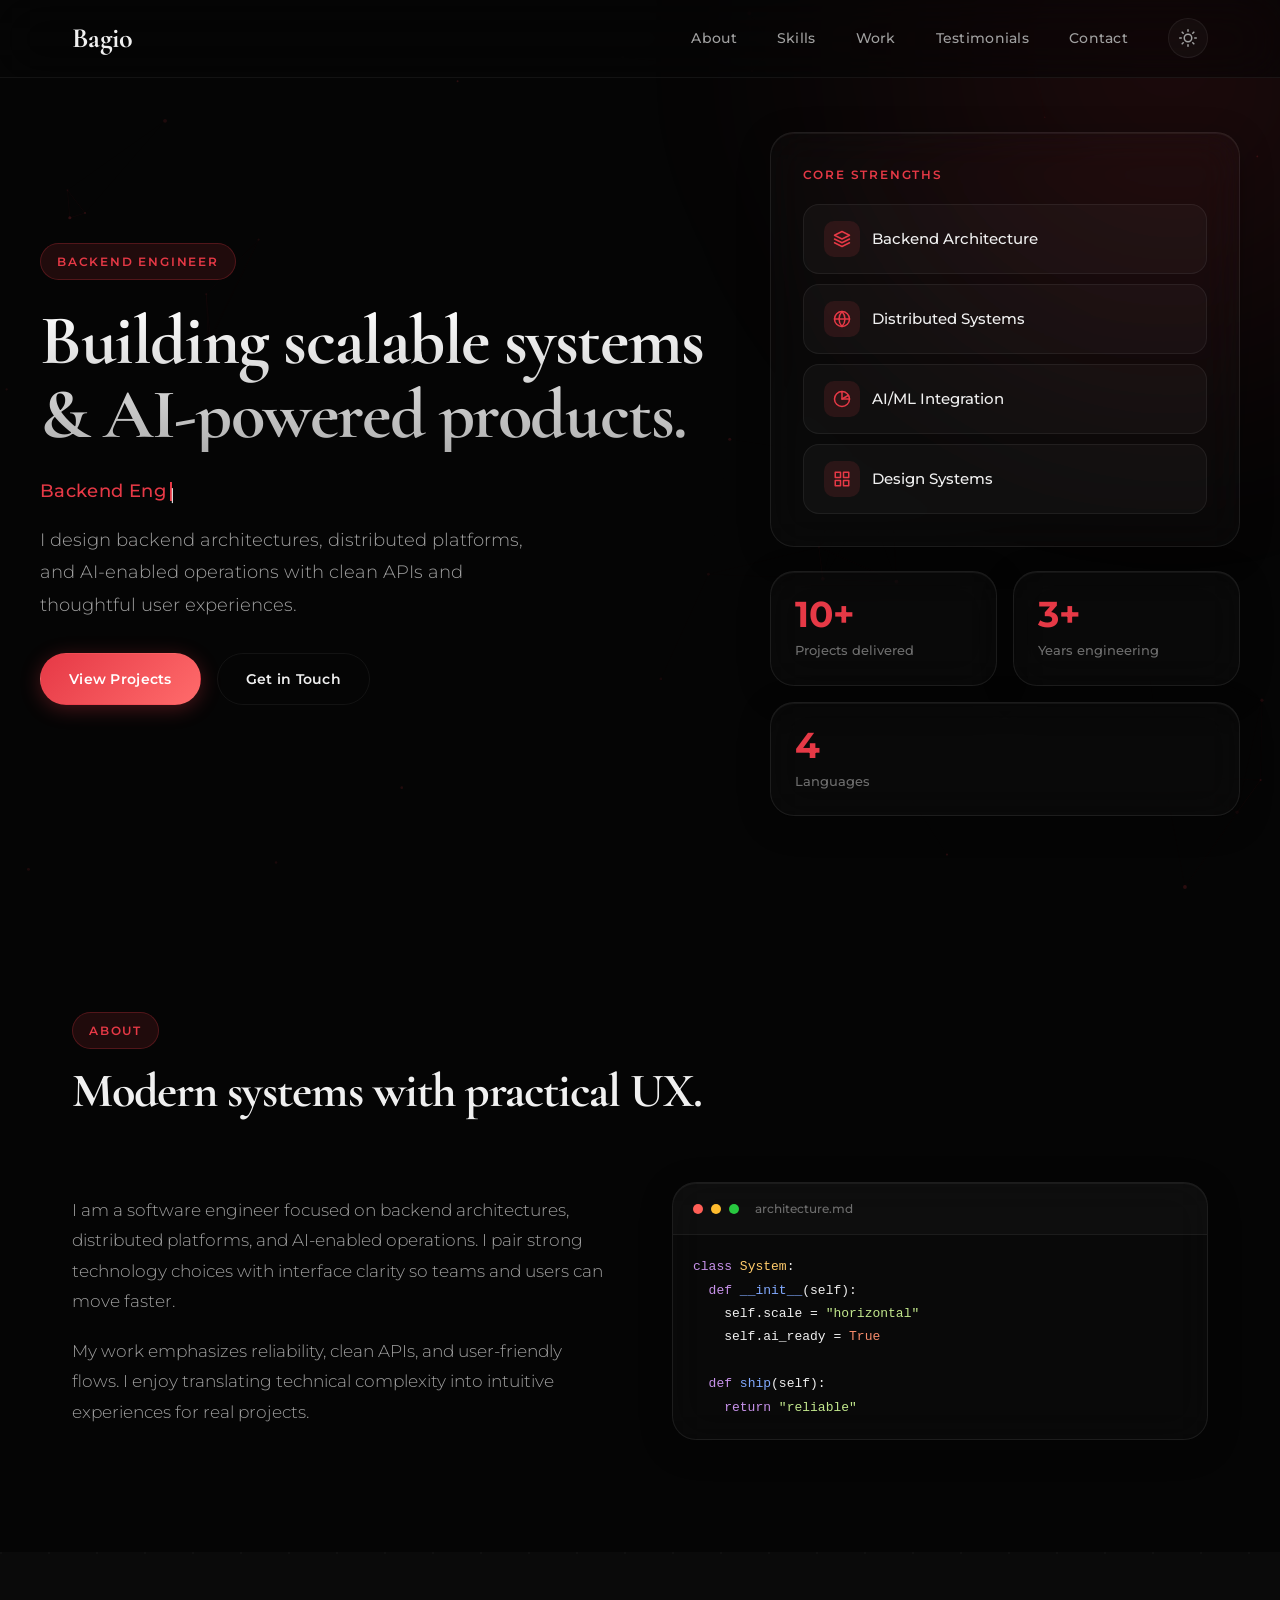
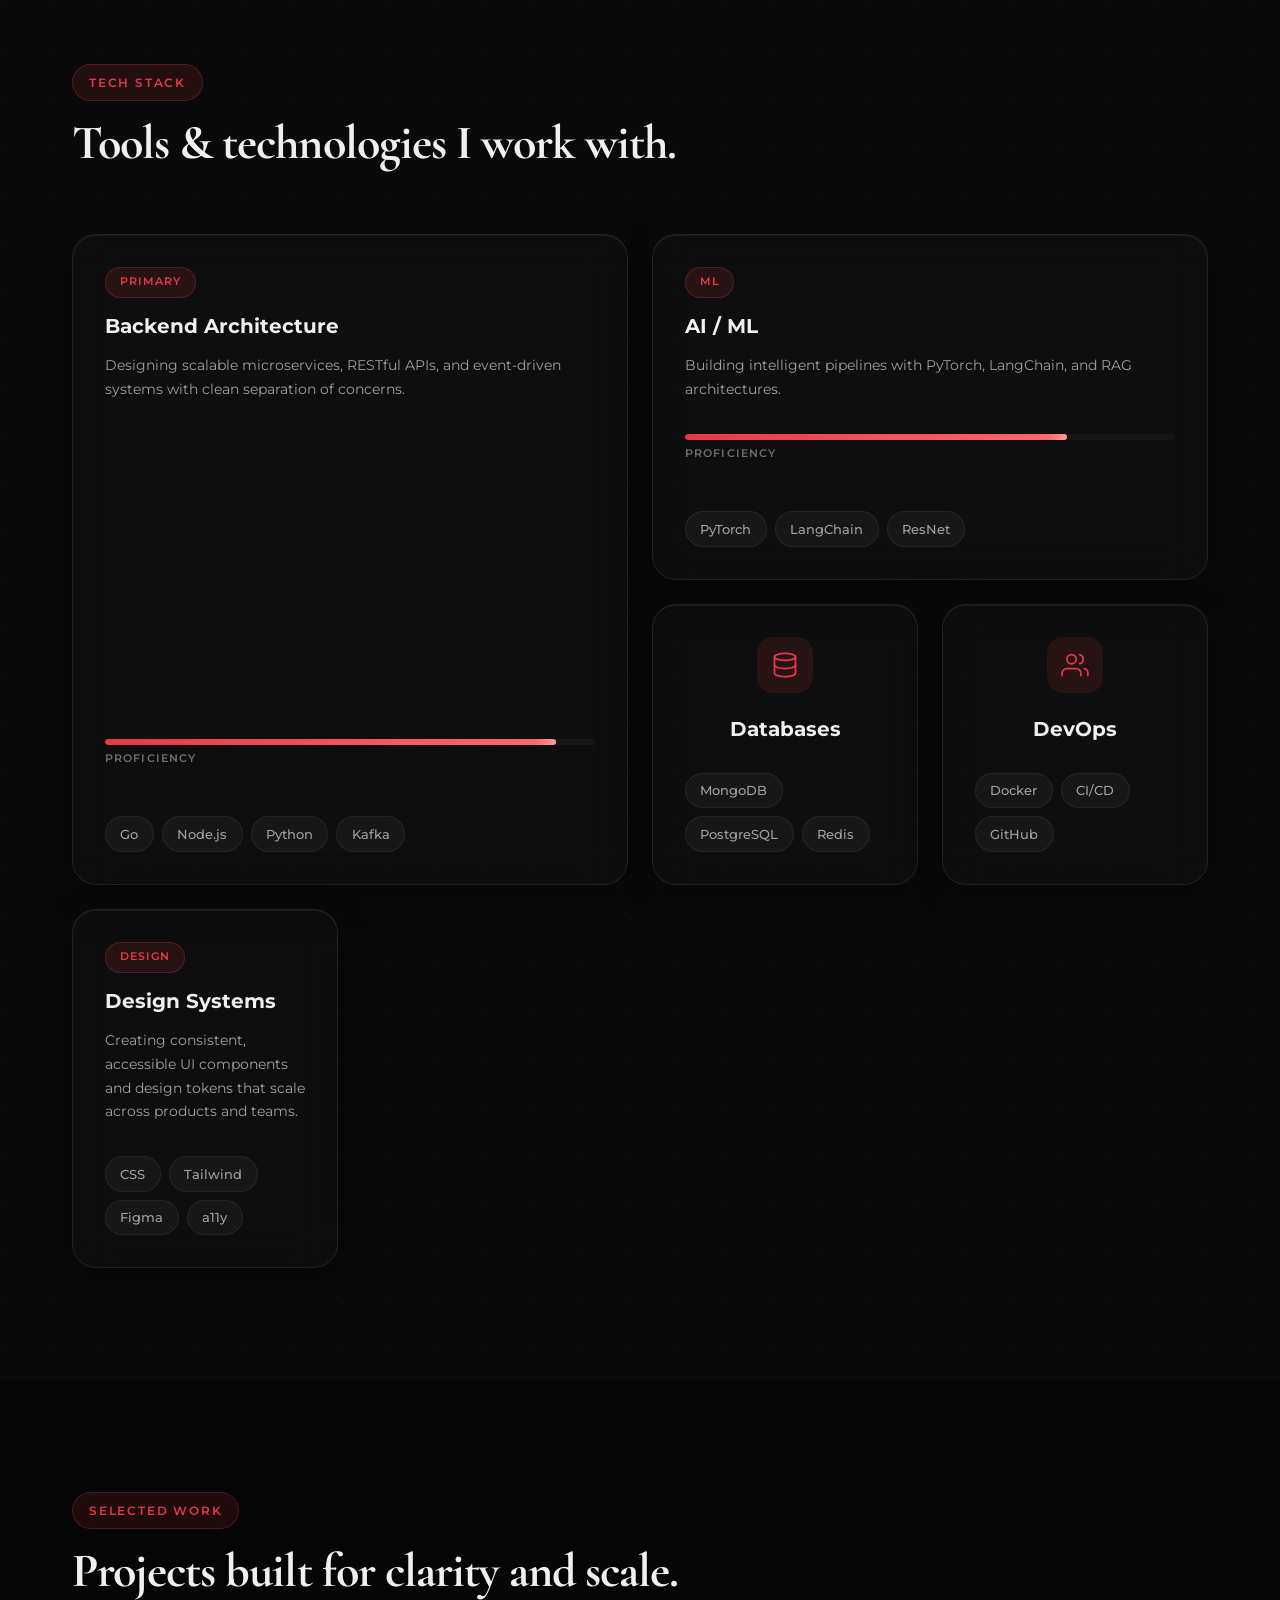
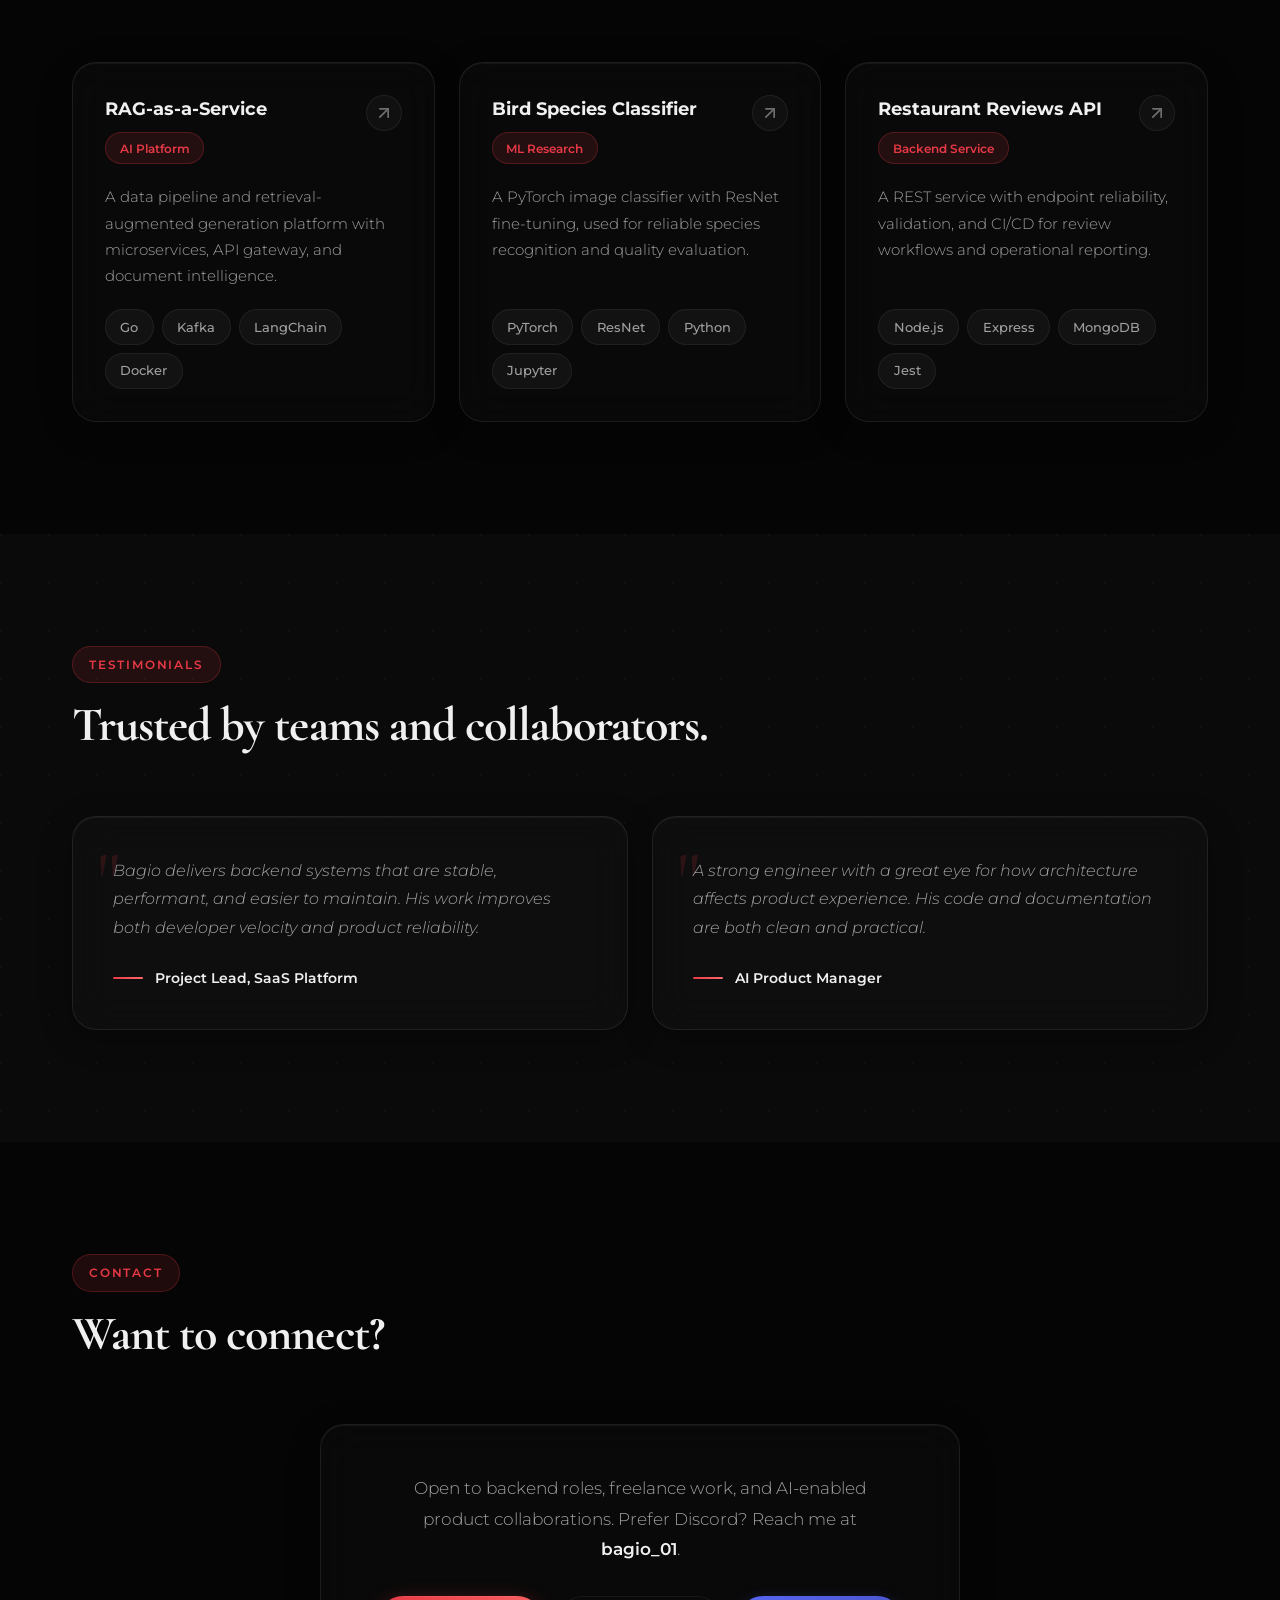
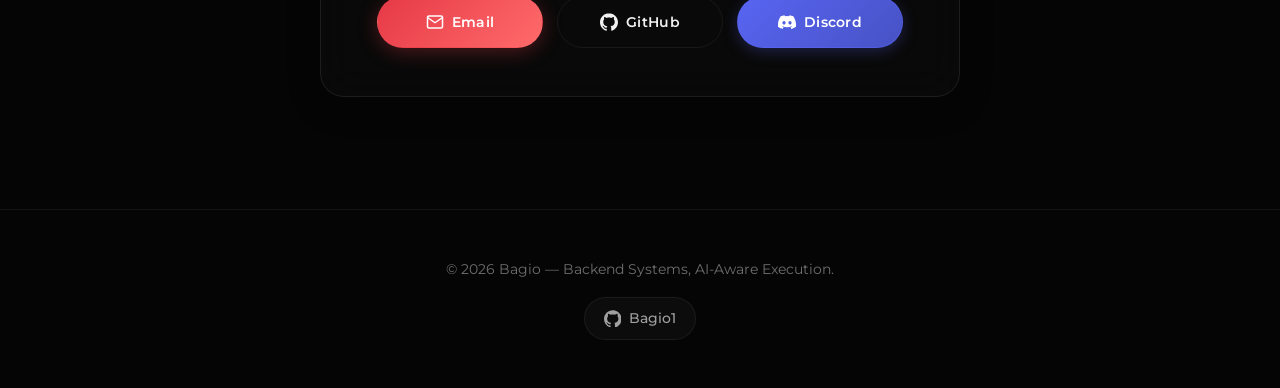
==== commit 8fe6fe0d: "Add Vercel Analytics script" ====
--- a/index.html
+++ b/index.html
@@ -421,6 +421,7 @@
     <svg width="20" height="20" viewBox="0 0 24 24" fill="none" stroke="currentColor" stroke-width="2" stroke-linecap="round" stroke-linejoin="round"><polyline points="18 15 12 9 6 15"/></svg>
   </button>
 
+  <script defer src="/_vercel/insights/script.js"></script>
   <script src="script.js"></script>
 </body>
 </html>
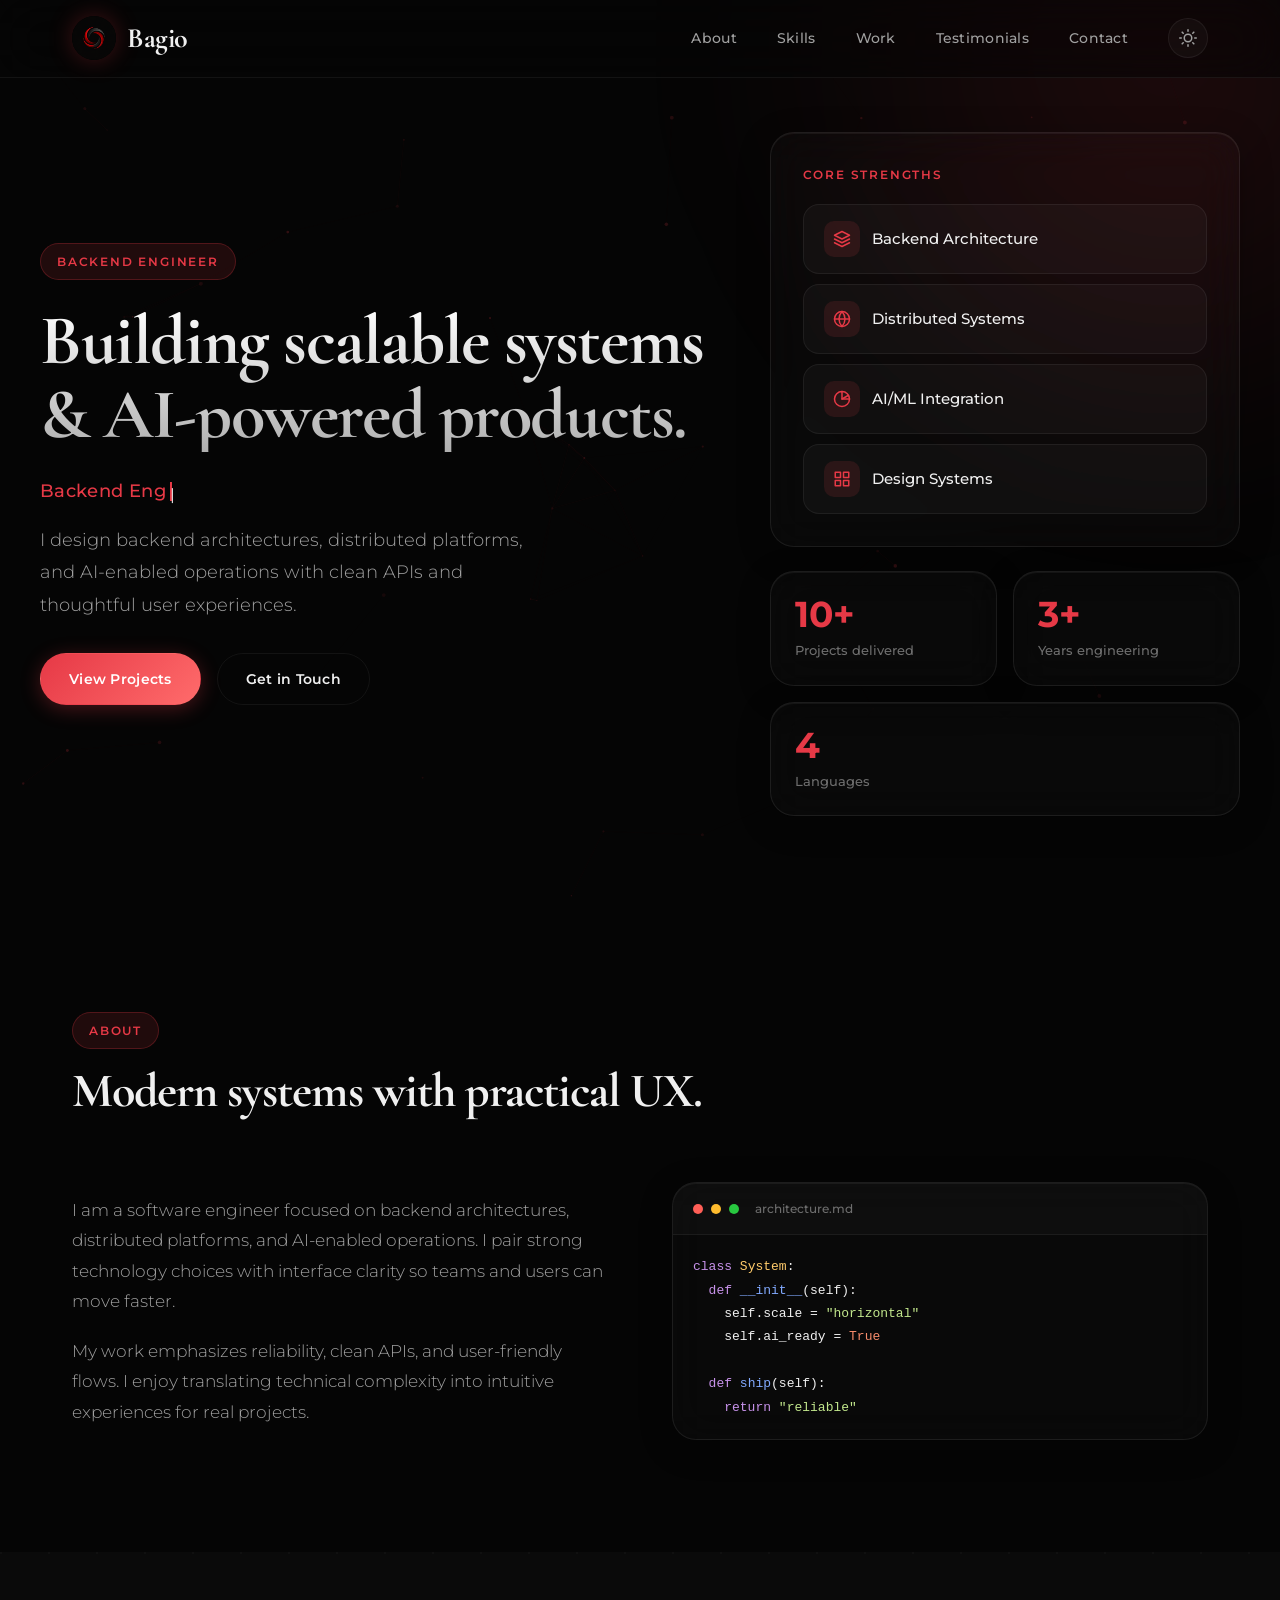
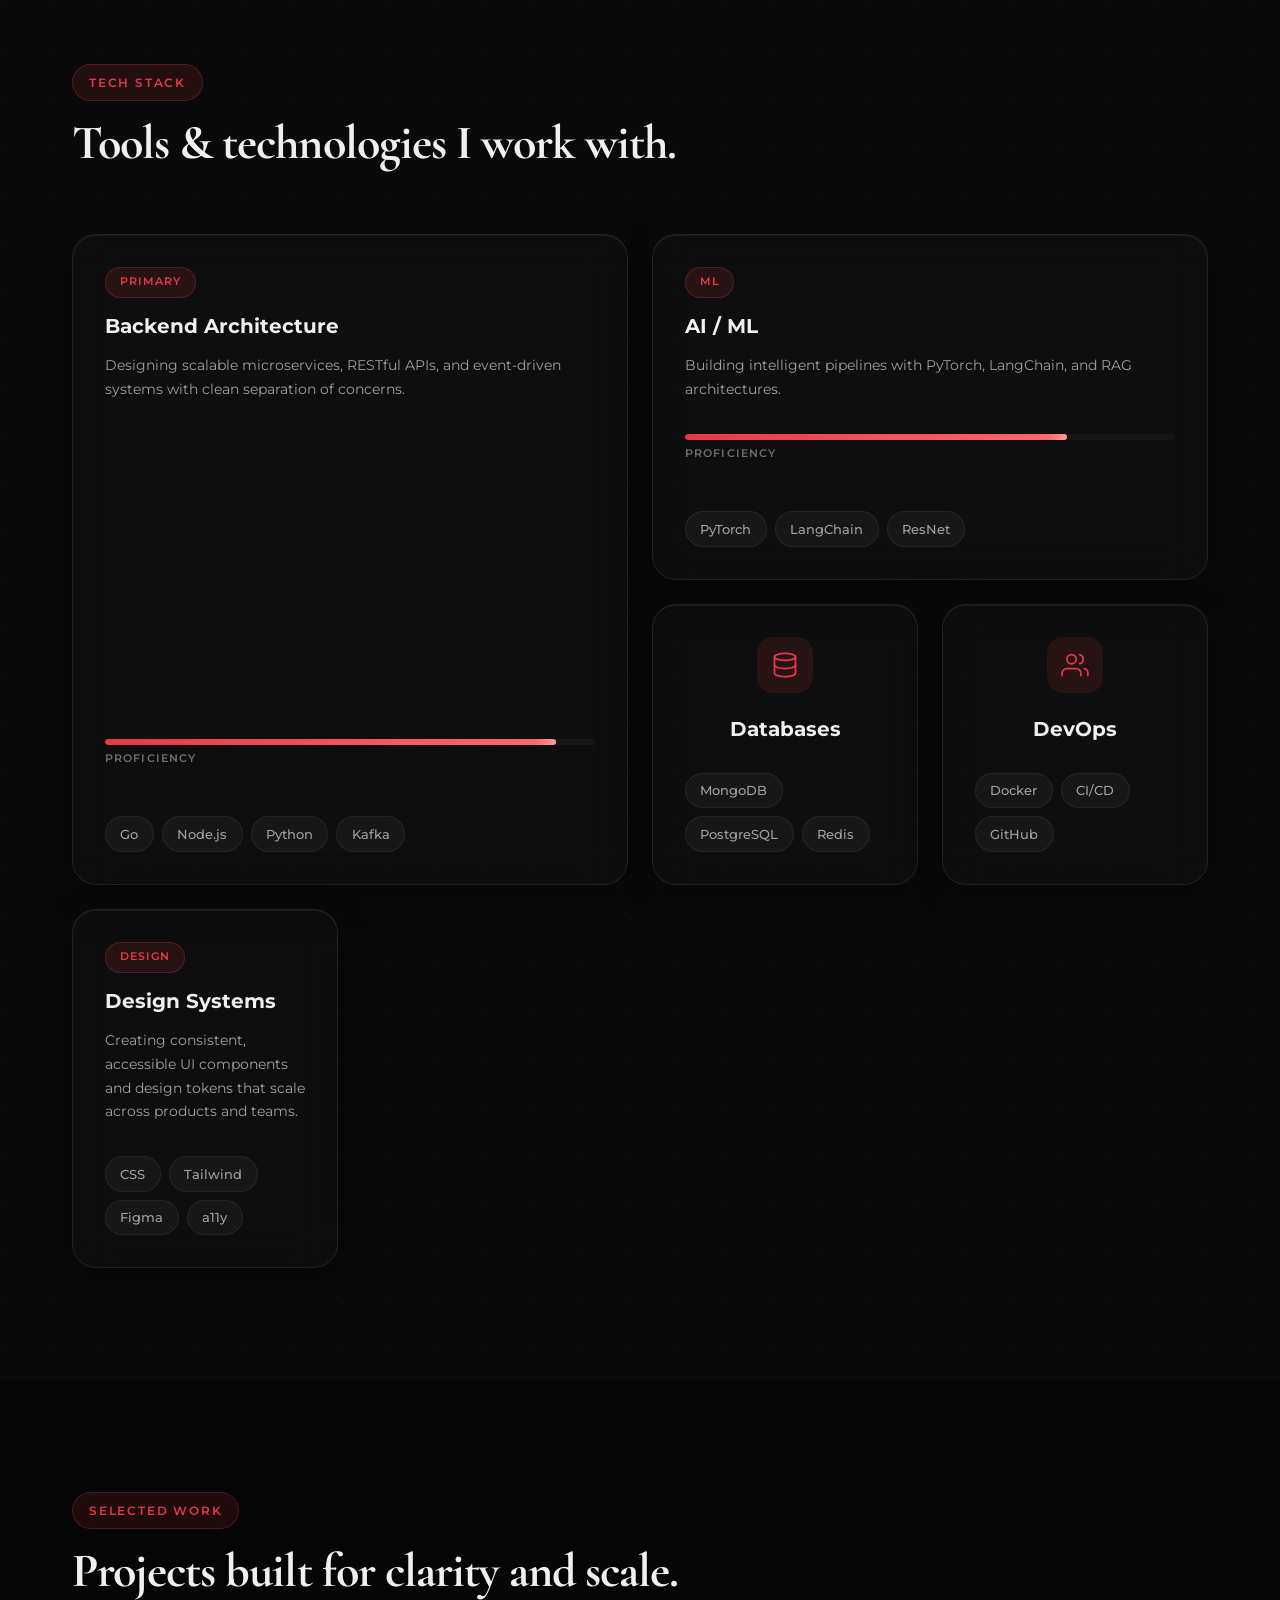
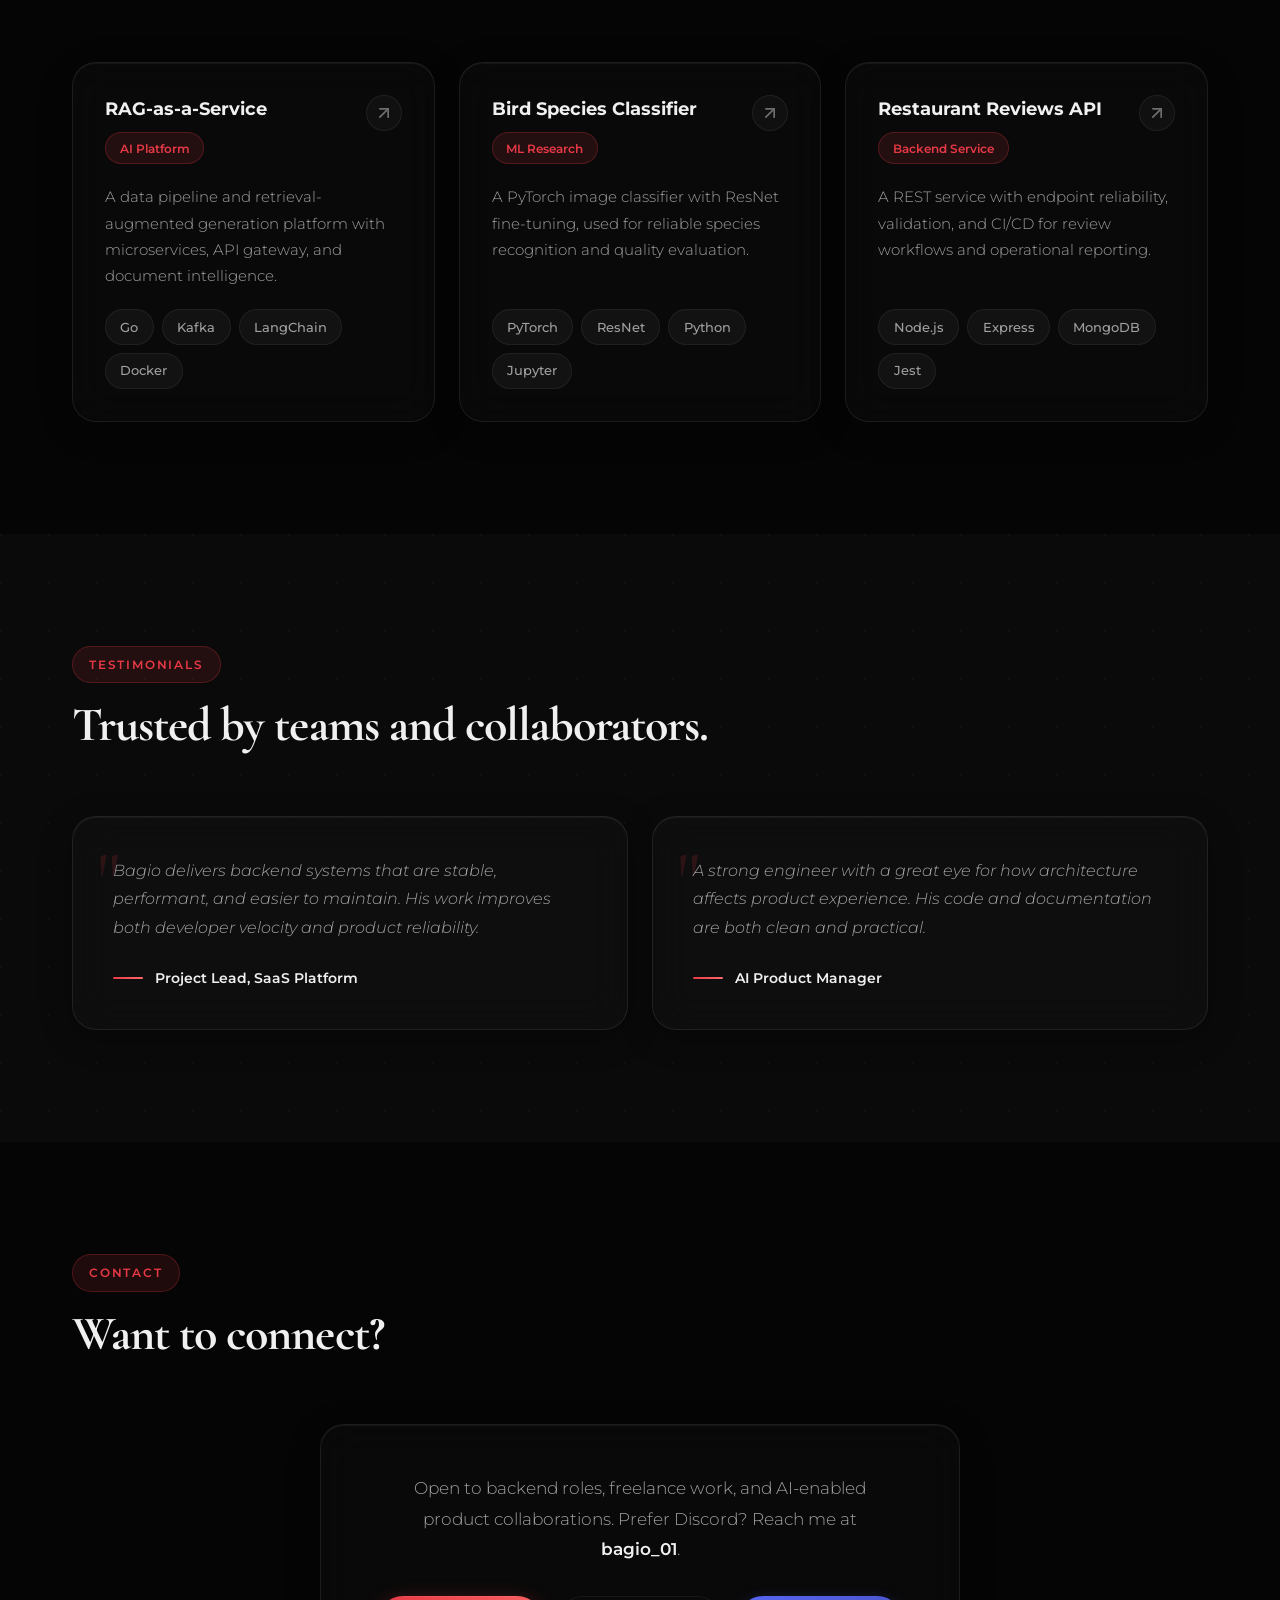
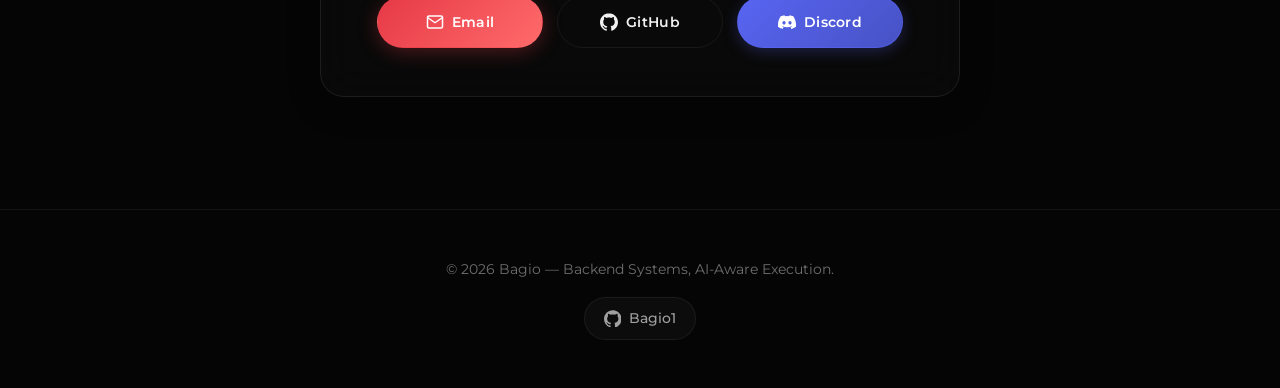
==== commit f2578d57: "Add portfolio logo" ====
--- a/index.html
+++ b/index.html
@@ -5,6 +5,7 @@
   <meta name="viewport" content="width=device-width, initial-scale=1.0">
   <title>Bagio — Backend Engineer & AI/ML Portfolio</title>
   <meta name="description" content="Portfolio of Bagio — Software Engineer specializing in backend architecture, distributed systems, and AI/ML integration.">
+  <link rel="icon" type="image/png" href="assets/portfolio-logo.png">
   <link rel="preconnect" href="https://fonts.googleapis.com">
   <link rel="preconnect" href="https://fonts.gstatic.com" crossorigin>
   <link href="https://fonts.googleapis.com/css2?family=Cormorant+Garamond:wght@500;600;700&family=Montserrat:wght@300;400;500;600;700&display=swap" rel="stylesheet">
@@ -15,7 +16,10 @@
   <!-- Navigation -->
   <nav class="topbar" id="navbar" role="navigation" aria-label="Main navigation">
     <div class="nav-container">
-      <a class="brand" href="#" aria-label="Bagio Home">Bagio</a>
+      <a class="brand" href="#" aria-label="Bagio Home">
+        <img class="brand-logo" src="assets/portfolio-logo.png" alt="" aria-hidden="true">
+        <span>Bagio</span>
+      </a>
       <button class="mobile-menu-toggle" id="mobileMenuToggle" aria-label="Toggle menu" aria-expanded="false" aria-controls="navLinks">
         <span></span>
         <span></span>
--- a/styles.css
+++ b/styles.css
@@ -146,6 +146,9 @@
 }
 
 .brand {
+  display: inline-flex;
+  align-items: center;
+  gap: 0.7rem;
   font-family: var(--font-serif);
   font-size: 1.75rem;
   font-weight: 700;
@@ -153,6 +156,14 @@
   color: var(--color-text);
   text-decoration: none;
   position: relative;
+}
+
+.brand-logo {
+  width: 44px;
+  height: 44px;
+  border-radius: 50%;
+  object-fit: cover;
+  box-shadow: 0 0 24px rgba(230, 57, 70, 0.28);
 }
 
 .brand::after {
@@ -1553,6 +1564,11 @@
     padding: 1rem 1.5rem;
   }
 
+  .brand-logo {
+    width: 40px;
+    height: 40px;
+  }
+
   .skills-bento {
     grid-template-columns: 1fr;
     grid-template-areas:
